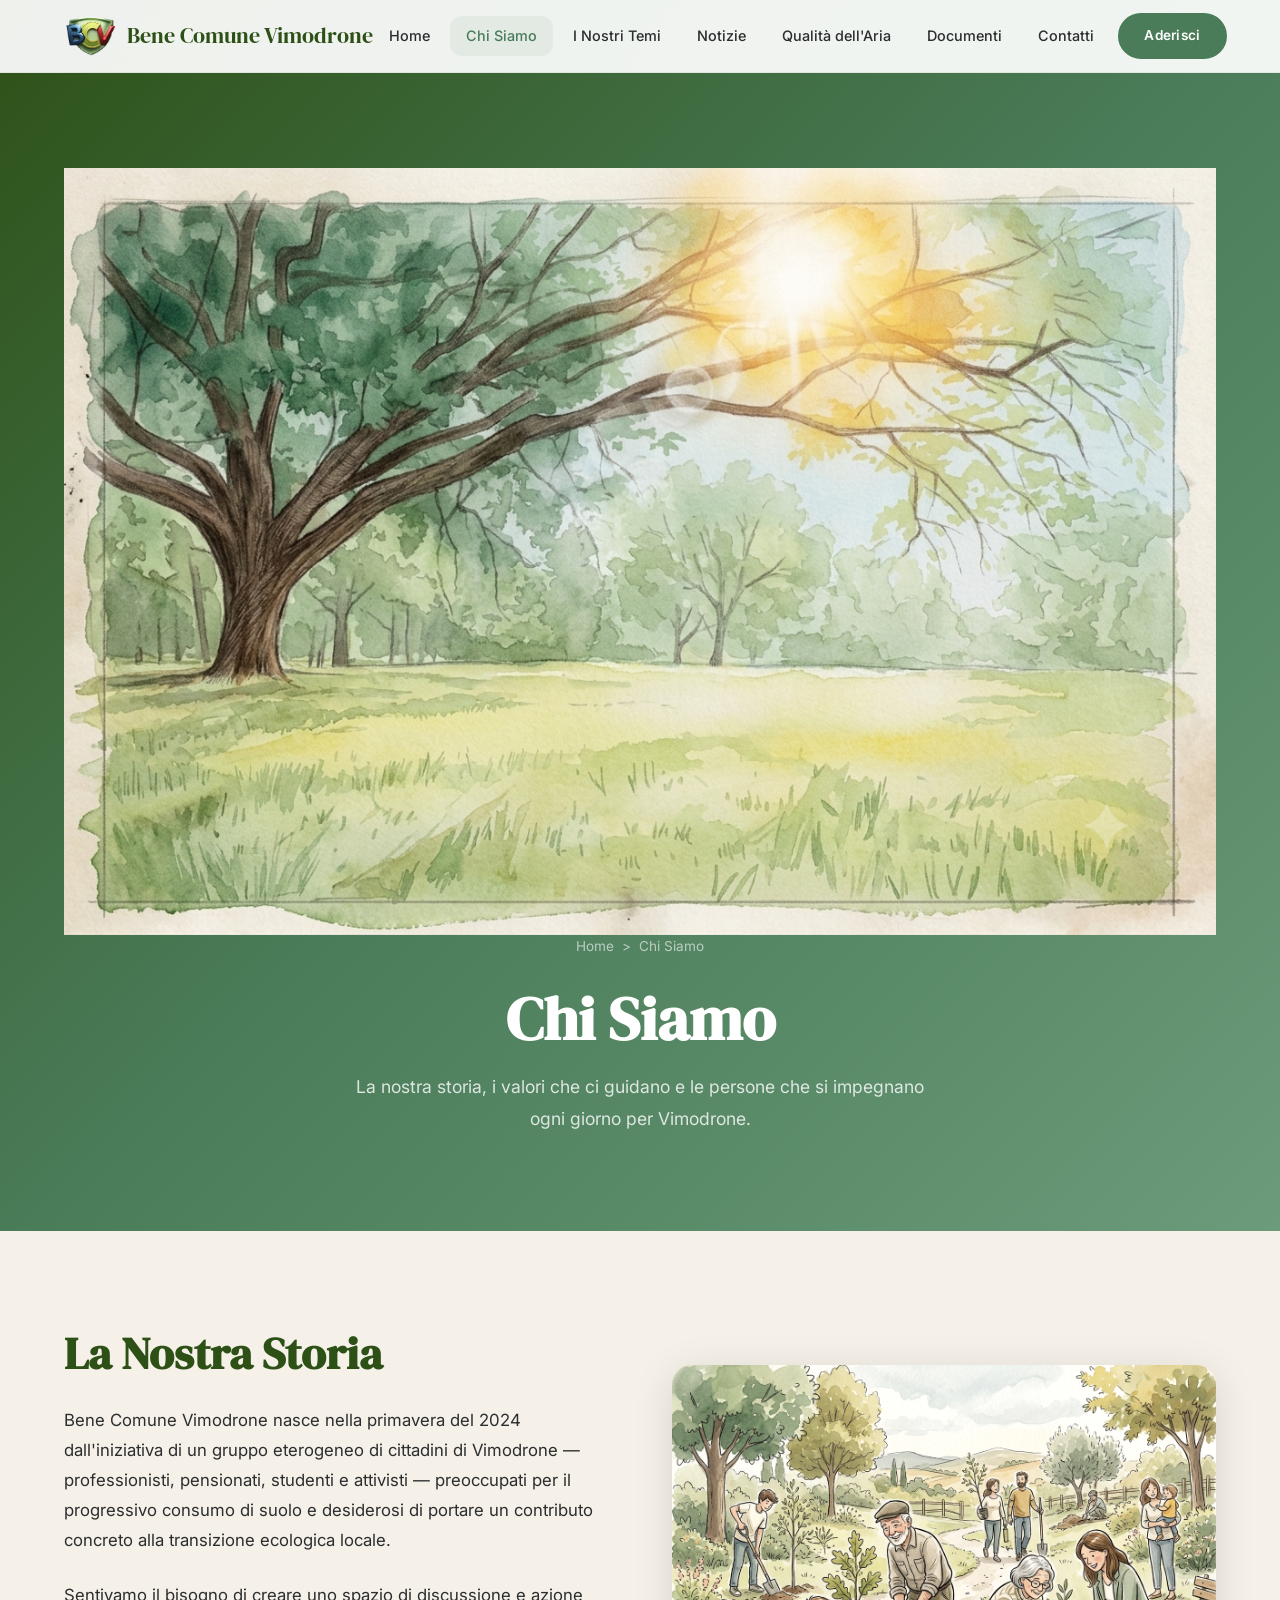
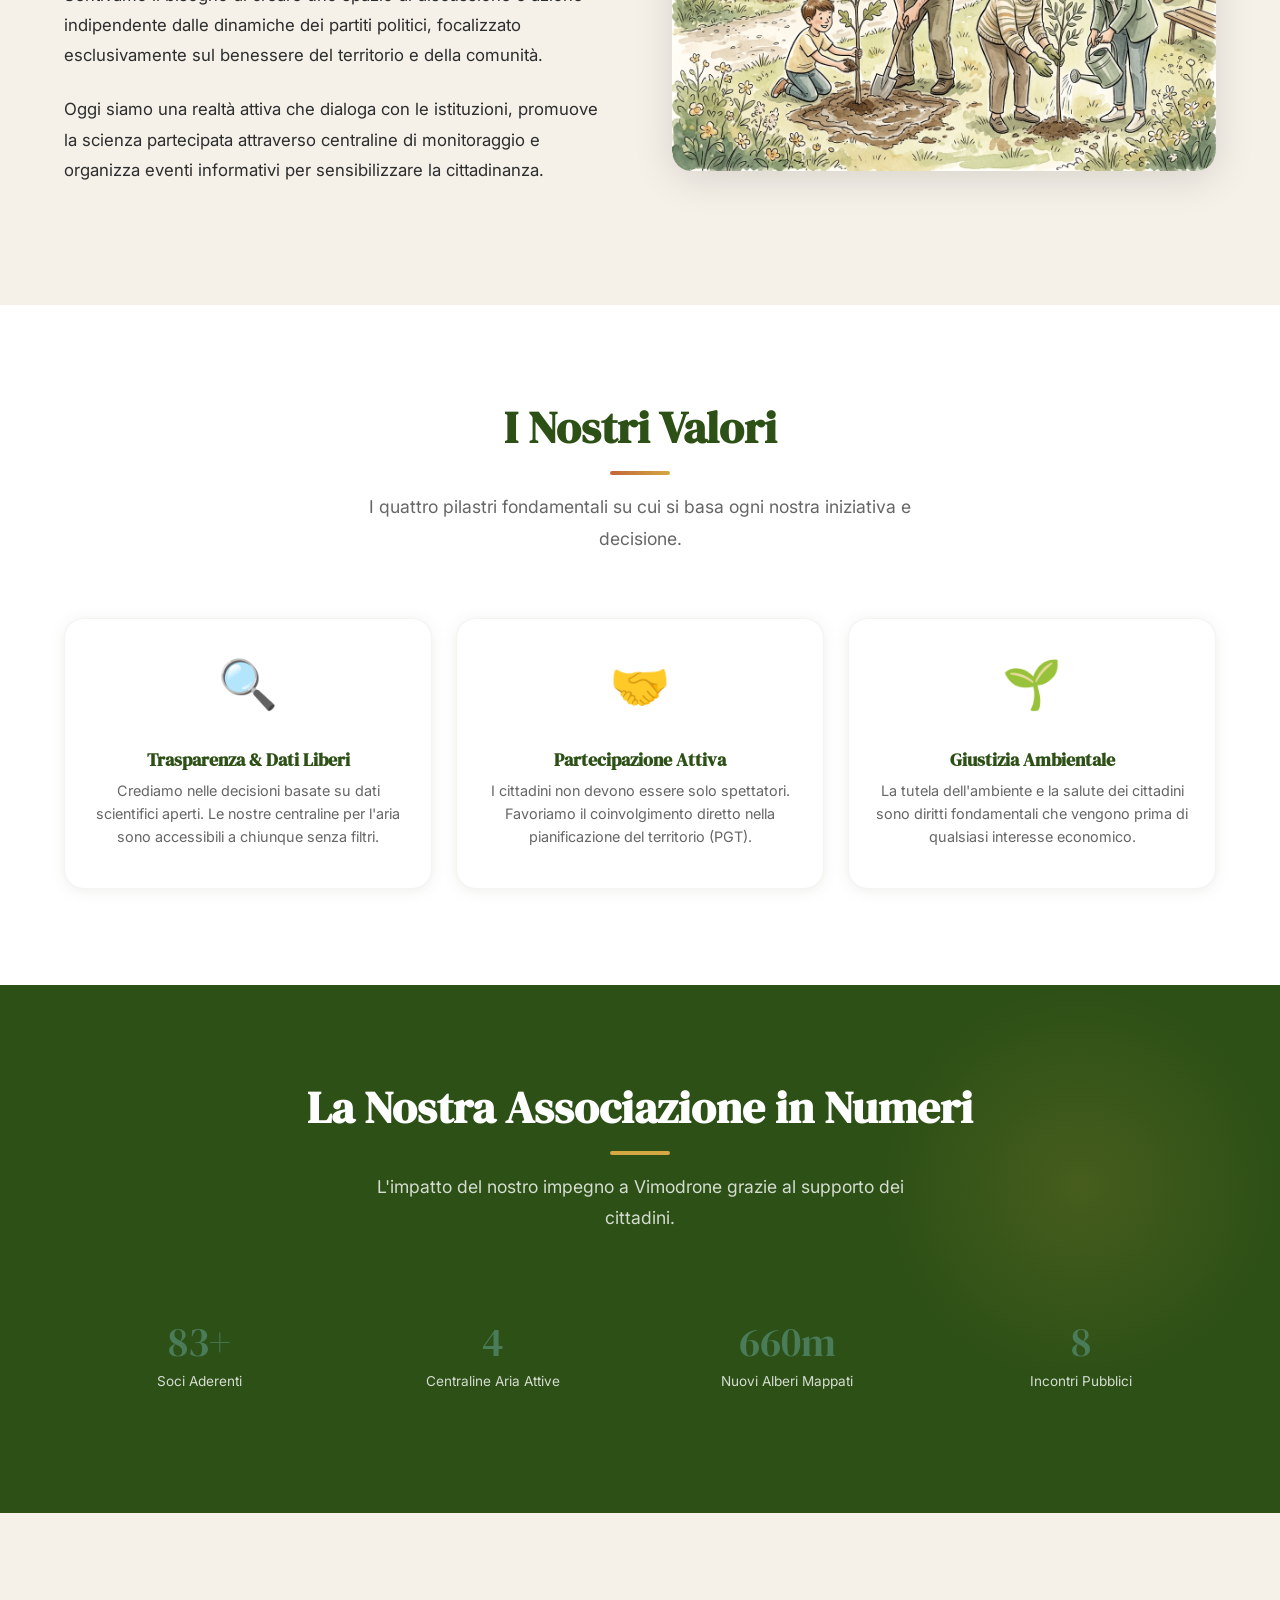
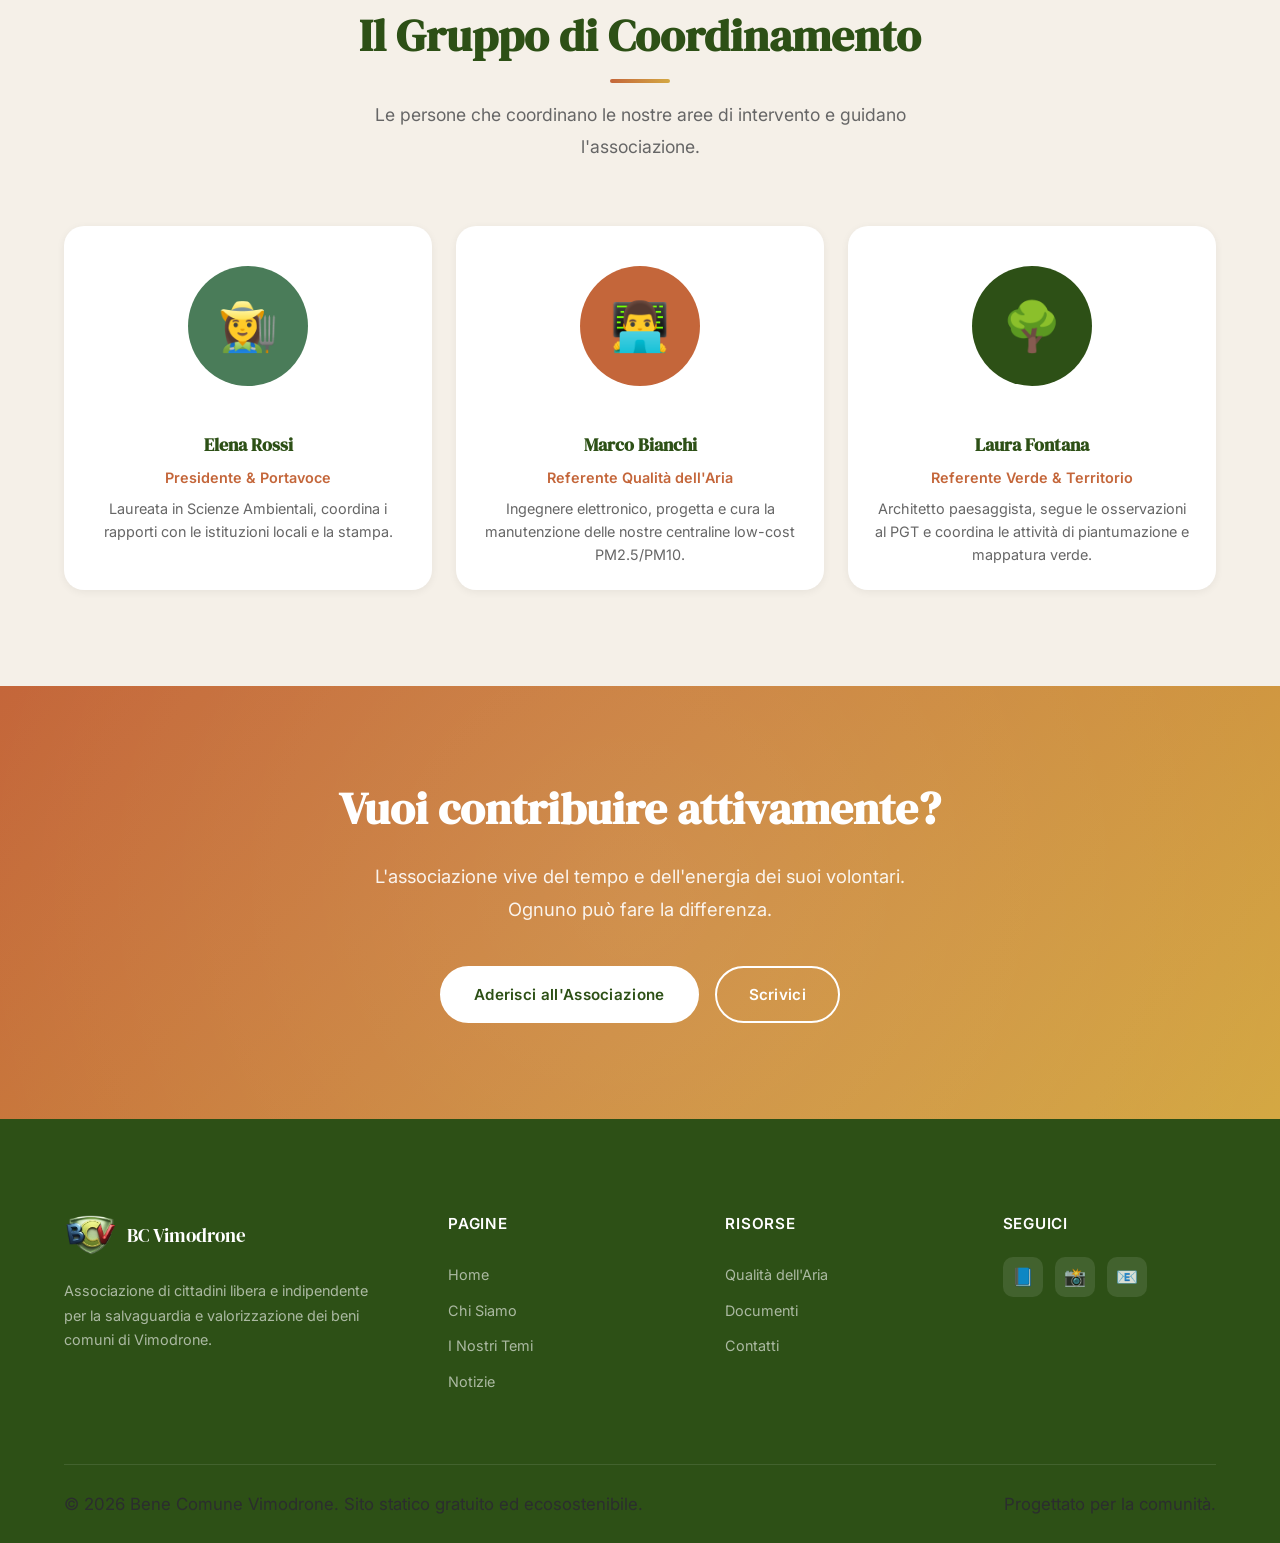
==== chi-siamo.html @ 655077d9 "Update chi-siamo.html" ====
<!DOCTYPE html>
<html lang="it">
<head>
    <meta charset="UTF-8">
    <meta name="viewport" content="width=device-width, initial-scale=1.0">
    <title>Chi Siamo — Bene Comune Vimodrone</title>
    <meta name="description" content="Scopri la storia, i valori e le persone dietro Bene Comune Vimodrone, l'associazione per la tutela del territorio e della comunità.">
    <!-- Favicon -->
    <link rel="icon" type="image/png" href="assets/images/favicon_04.png">
    <!-- Google Fonts -->
    <link rel="stylesheet" href="style.css">
</head>
<body>

    <!-- NAV BAR -->
    <nav class="navbar" id="navbar">
        <div class="container">
            <a href="index.html" class="nav-logo">
                <img src="assets/images/LOGO_BCV_3D.png" alt="Logo Bene Comune Vimodrone">
                <span>Bene Comune Vimodrone</span>
            </a>
            <div class="nav-links">
                <a href="index.html">Home</a>
                <a href="chi-siamo.html" class="active">Chi Siamo</a>
                <a href="temi.html">I Nostri Temi</a>
                <a href="notizie.html">Notizie</a>
                <a href="qualita-aria.html">Qualità dell'Aria</a>
                <a href="documenti.html">Documenti</a>
                <a href="contatti.html">Contatti</a>
            </div>
            <div class="nav-cta">
                <a href="contatti.html#aderisci" class="btn btn-primary">Aderisci</a>
            </div>
            <button class="hamburger" aria-label="Menu" onclick="document.querySelector('.hamburger').classList.toggle('active'); document.querySelector('.mobile-menu').classList.toggle('active');">
                <span></span>
                <span></span>
                <span></span>
            </button>
        </div>
    </nav>

    <!-- MOBILE MENU -->
    <div class="mobile-menu">
        <a href="index.html">Home</a>
        <a href="chi-siamo.html" class="active">Chi Siamo</a>
        <a href="temi.html">I Nostri Temi</a>
        <a href="notizie.html">Notizie</a>
        <a href="qualita-aria.html">Qualità dell'Aria</a>
        <a href="documenti.html">Documenti</a>
        <a href="contatti.html">Contatti</a>
        <a href="contatti.html#aderisci" class="btn btn-primary" style="margin-top: 1rem; text-align: center;">Aderisci</a>
    </div>

   <!-- PAGE HEADER -->
<header class="page-header">
    <div class="container">

        <img src="assets/images/ALbero_acquarello.png"
             alt="Chi Siamo"
             class="page-header-image">

        <div class="breadcrumb">
            <a href="index.html">Home</a>
            <span>&gt;</span>
            <span>Chi Siamo</span>
        </div>

        <h1>Chi Siamo</h1>

        <p>La nostra storia, i valori che ci guidano e le persone che si impegnano ogni giorno per Vimodrone.</p>

    </div>
</header>

    <!-- STORIA SECTION -->
    <section class="section about">
        <div class="container">
            <div class="about-grid">
                <div class="about-text reveal">
                    <h2>La Nostra Storia</h2>
                    <p>Bene Comune Vimodrone nasce nella primavera del 2024 dall'iniziativa di un gruppo eterogeneo di cittadini di Vimodrone — professionisti, pensionati, studenti e attivisti — preoccupati per il progressivo consumo di suolo e desiderosi di portare un contributo concreto alla transizione ecologica locale.</p>
                    <p>Sentivamo il bisogno di creare uno spazio di discussione e azione indipendente dalle dinamiche dei partiti politici, focalizzato esclusivamente sul benessere del territorio e della comunità.</p>
                    <p>Oggi siamo una realtà attiva che dialoga con le istituzioni, promuove la scienza partecipata attraverso centraline di monitoraggio e organizza eventi informativi per sensibilizzare la cittadinanza.</p>
                </div>
                <div class="about-image reveal reveal-delay-1">
                    <img src="assets/images/community.jpg" alt="Membri dell'associazione riuniti a Vimodrone">
                </div>
            </div>
        </div>
    </section>

    <!-- VALORI SECTION -->
    <section class="section themes" style="background-color: var(--bianco);">
        <div class="container">
            <div class="section-header reveal">
                <h2>I Nostri Valori</h2>
                <p>I quattro pilastri fondamentali su cui si basa ogni nostra iniziativa e decisione.</p>
            </div>
            <div class="themes-grid">
                <!-- Valore 1 -->
                <div class="theme-card reveal">
                    <div style="padding: var(--space-md); text-align: center; font-size: 3rem;">🔍</div>
                    <div class="theme-card-body" style="text-align: center; padding-top: 0;">
                        <h3>Trasparenza & Dati Liberi</h3>
                        <p>Crediamo nelle decisioni basate su dati scientifici aperti. Le nostre centraline per l'aria sono accessibili a chiunque senza filtri.</p>
                    </div>
                </div>
                <!-- Valore 2 -->
                <div class="theme-card reveal reveal-delay-1">
                    <div style="padding: var(--space-md); text-align: center; font-size: 3rem;">🤝</div>
                    <div class="theme-card-body" style="text-align: center; padding-top: 0;">
                        <h3>Partecipazione Attiva</h3>
                        <p>I cittadini non devono essere solo spettatori. Favoriamo il coinvolgimento diretto nella pianificazione del territorio (PGT).</p>
                    </div>
                </div>
                <!-- Valore 3 -->
                <div class="theme-card reveal reveal-delay-2">
                    <div style="padding: var(--space-md); text-align: center; font-size: 3rem;">🌱</div>
                    <div class="theme-card-body" style="text-align: center; padding-top: 0;">
                        <h3>Giustizia Ambientale</h3>
                        <p>La tutela dell'ambiente e la salute dei cittadini sono diritti fondamentali che vengono prima di qualsiasi interesse economico.</p>
                    </div>
                </div>
            </div>
        </div>
    </section>

    <!-- STATISTICHE (REUSING STAT-GRID FROM DESIGN SYSTEM) -->
    <section class="section air-quality">
        <div class="container">
            <div class="section-header reveal">
                <h2 style="color: var(--bianco);">La Nostra Associazione in Numeri</h2>
                <p style="color: rgba(255,255,255,0.8);">L'impatto del nostro impegno a Vimodrone grazie al supporto dei cittadini.</p>
            </div>
            <div class="stat-grid reveal">
                <div class="stat-item">
                    <div class="number" data-count="150" data-suffix="+">0</div>
                    <div class="label" style="color: rgba(255,255,255,0.8);">Soci Aderenti</div>
                </div>
                <div class="stat-item">
                    <div class="number" data-count="8" data-suffix="">0</div>
                    <div class="label" style="color: rgba(255,255,255,0.8);">Centraline Aria Attive</div>
                </div>
                <div class="stat-item">
                    <div class="number" data-count="1200" data-suffix="m">0</div>
                    <div class="label" style="color: rgba(255,255,255,0.8);">Nuovi Alberi Mappati</div>
                </div>
                <div class="stat-item">
                    <div class="number" data-count="15" data-suffix="">0</div>
                    <div class="label" style="color: rgba(255,255,255,0.8);">Incontri Pubblici</div>
                </div>
            </div>
        </div>
    </section>

    <!-- LA SQUADRA SECTION -->
    <section class="section news" style="background-color: var(--crema);">
        <div class="container">
            <div class="section-header reveal">
                <h2>Il Gruppo di Coordinamento</h2>
                <p>Le persone che coordinano le nostre aree di intervento e guidano l'associazione.</p>
            </div>
            <div class="news-grid">
                <!-- Coordinatore 1 -->
                <div class="news-card reveal">
                    <div style="padding: var(--space-lg) var(--space-md) var(--space-md); text-align: center;">
                        <div style="width: 120px; height: 120px; border-radius: 50%; background-color: var(--verde-salvia); margin: 0 auto; display: flex; align-items: center; justify-content: center; font-size: 3rem; color: white;">👩‍🌾</div>
                    </div>
                    <div class="news-card-body" style="text-align: center;">
                        <h3>Elena Rossi</h3>
                        <p style="color: var(--terracotta); font-weight: 600; margin-bottom: 0.5rem;">Presidente & Portavoce</p>
                        <p>Laureata in Scienze Ambientali, coordina i rapporti con le istituzioni locali e la stampa.</p>
                    </div>
                </div>
                <!-- Coordinatore 2 -->
                <div class="news-card reveal reveal-delay-1">
                    <div style="padding: var(--space-lg) var(--space-md) var(--space-md); text-align: center;">
                        <div style="width: 120px; height: 120px; border-radius: 50%; background-color: var(--terracotta); margin: 0 auto; display: flex; align-items: center; justify-content: center; font-size: 3rem; color: white;">👨‍💻</div>
                    </div>
                    <div class="news-card-body" style="text-align: center;">
                        <h3>Marco Bianchi</h3>
                        <p style="color: var(--terracotta); font-weight: 600; margin-bottom: 0.5rem;">Referente Qualità dell'Aria</p>
                        <p>Ingegnere elettronico, progetta e cura la manutenzione delle nostre centraline low-cost PM2.5/PM10.</p>
                    </div>
                </div>
                <!-- Coordinatore 3 -->
                <div class="news-card reveal reveal-delay-2">
                    <div style="padding: var(--space-lg) var(--space-md) var(--space-md); text-align: center;">
                        <div style="width: 120px; height: 120px; border-radius: 50%; background-color: var(--verde-muschio); margin: 0 auto; display: flex; align-items: center; justify-content: center; font-size: 3rem; color: white;">🌳</div>
                    </div>
                    <div class="news-card-body" style="text-align: center;">
                        <h3>Laura Fontana</h3>
                        <p style="color: var(--terracotta); font-weight: 600; margin-bottom: 0.5rem;">Referente Verde & Territorio</p>
                        <p>Architetto paesaggista, segue le osservazioni al PGT e coordina le attività di piantumazione e mappatura verde.</p>
                    </div>
                </div>
            </div>
        </div>
    </section>

    <!-- CALL TO ACTION -->
    <section class="section cta">
        <div class="container">
            <div class="reveal">
                <h2>Vuoi contribuire attivamente?</h2>
                <p>L'associazione vive del tempo e dell'energia dei suoi volontari. Ognuno può fare la differenza.</p>
                <div class="cta-buttons">
                    <a href="contatti.html#aderisci" class="btn btn-white">Aderisci all'Associazione</a>
                    <a href="contatti.html" class="btn btn-secondary">Scrivici</a>
                </div>
            </div>
        </div>
    </section>

    <!-- FOOTER -->
    <footer class="footer">
        <div class="container">
            <div class="footer-grid">
                <div class="footer-brand">
                    <a href="index.html" class="nav-logo">
                        <img src="assets/images/LOGO_BCV_3D.png" alt="Logo Bene Comune Vimodrone">
                        <span style="color: white;">BC Vimodrone</span>
                    </a>
                    <p>Associazione di cittadini libera e indipendente per la salvaguardia e valorizzazione dei beni comuni di Vimodrone.</p>
                </div>
                <div>
                    <h4>Pagine</h4>
                    <ul class="footer-links">
                        <li><a href="index.html">Home</a></li>
                        <li><a href="chi-siamo.html">Chi Siamo</a></li>
                        <li><a href="temi.html">I Nostri Temi</a></li>
                        <li><a href="notizie.html">Notizie</a></li>
                    </ul>
                </div>
                <div>
                    <h4>Risorse</h4>
                    <ul class="footer-links">
                        <li><a href="qualita-aria.html">Qualità dell'Aria</a></li>
                        <li><a href="documenti.html">Documenti</a></li>
                        <li><a href="contatti.html">Contatti</a></li>
                    </ul>
                </div>
                <div>
                    <h4>Seguici</h4>
                    <div class="footer-social">
                        <a href="#" aria-label="Facebook">📘</a>
                        <a href="#" aria-label="Instagram">📸</a>
                        <a href="mailto:info@benecomunevimodrone.it" aria-label="Email">📧</a>
                    </div>
                </div>
            </div>
            <div class="footer-bottom">
                <p>&copy; 2026 Bene Comune Vimodrone. Sito statico gratuito ed ecosostenibile.</p>
                <p>Progettato per la comunità.</p>
            </div>
        </div>
    </footer>

    <!-- Script JS -->
    <script src="script.js"></script>
</body>
</html>
---- style.css ----
/* ============================================
   BENE COMUNE VIMODRONE — Design System
   ============================================ */

/* === Google Fonts === */
@import url('https://fonts.googleapis.com/css2?family=DM+Serif+Display:ital@0;1&family=Inter:wght@300;400;500;600;700&display=swap');

/* === CSS Custom Properties === */
:root {
  /* Colors */
  --verde-salvia: #4A7C59;
  --verde-muschio: #2D5016;
  --verde-menta: #D4E7C5;
  --crema: #F5F0E8;
  --terracotta: #C4663A;
  --ambra: #D4A843;
  --antracite: #2B2D2E;
  --bianco: #FFFFFF;

  /* Derived */
  --verde-salvia-light: #5A9A6E;
  --verde-salvia-dark: #3A6247;
  --terracotta-light: #D4784F;
  --terracotta-dark: #A3502D;

  /* Gradients */
  --gradient-hero: linear-gradient(135deg, #2D5016 0%, #4A7C59 50%, #6B9B7A 100%);
  --gradient-accent: linear-gradient(90deg, #C4663A 0%, #D4A843 100%);
  --gradient-cta: linear-gradient(135deg, #C4663A 0%, #D4A843 100%);

  /* Typography */
  --font-display: 'DM Serif Display', Georgia, serif;
  --font-body: 'Inter', -apple-system, BlinkMacSystemFont, 'Segoe UI', sans-serif;

  /* Spacing */
  --space-xs: 0.5rem;
  --space-sm: 1rem;
  --space-md: 1.5rem;
  --space-lg: 2.5rem;
  --space-xl: 4rem;
  --space-2xl: 6rem;
  --space-3xl: 8rem;

  /* Layout */
  --max-width: 1200px;
  --border-radius: 12px;
  --border-radius-lg: 20px;
  --border-radius-pill: 50px;

  /* Shadows */
  --shadow-sm: 0 2px 8px rgba(0,0,0,0.06);
  --shadow-md: 0 4px 20px rgba(0,0,0,0.08);
  --shadow-lg: 0 8px 40px rgba(0,0,0,0.12);
  --shadow-card: 0 2px 16px rgba(45,80,22,0.08);

  /* Transitions */
  --transition-fast: 0.2s ease;
  --transition-base: 0.3s ease;
  --transition-slow: 0.5s ease;
}

/* === Reset & Base === */
*, *::before, *::after {
  margin: 0;
  padding: 0;
  box-sizing: border-box;
}

html {
  scroll-behavior: smooth;
  font-size: 16px;
}

body {
  font-family: var(--font-body);
  color: var(--antracite);
  background-color: var(--bianco);
  line-height: 1.7;
  overflow-x: hidden;
  -webkit-font-smoothing: antialiased;
  -moz-osx-font-smoothing: grayscale;
}

img {
  max-width: 100%;
  height: auto;
  display: block;
}

a {
  color: inherit;
  text-decoration: none;
  transition: color var(--transition-fast);
}

ul, ol {
  list-style: none;
}

/* === Typography === */
h1, h2, h3, h4 {
  font-family: var(--font-display);
  line-height: 1.2;
  color: var(--verde-muschio);
}

h1 { font-size: clamp(2.2rem, 5vw, 3.8rem); }
h2 { font-size: clamp(1.8rem, 4vw, 2.8rem); }
h3 { font-size: clamp(1.3rem, 3vw, 1.8rem); }
h4 { font-size: clamp(1.1rem, 2.5vw, 1.4rem); }

p {
  font-size: 1.05rem;
  line-height: 1.8;
  color: var(--antracite);
}

.text-center { text-align: center; }
.text-white { color: var(--bianco); }
.text-crema { color: var(--crema); }

/* === Layout Utilities === */
.container {
  max-width: var(--max-width);
  margin: 0 auto;
  padding: 0 var(--space-md);
}

.section {
  padding: var(--space-2xl) 0;
}

.section-header {
  text-align: center;
  margin-bottom: var(--space-xl);
}

.section-header h2 {
  margin-bottom: var(--space-sm);
  position: relative;
  display: inline-block;
}

.section-header h2::after {
  content: '';
  display: block;
  width: 60px;
  height: 4px;
  background: var(--gradient-accent);
  margin: var(--space-sm) auto 0;
  border-radius: 2px;
}

.section-header p {
  color: #666;
  font-size: 1.1rem;
  max-width: 600px;
  margin: 0 auto;
}

/* === Buttons === */
.btn {
  display: inline-flex;
  align-items: center;
  gap: 0.5rem;
  padding: 0.85rem 2rem;
  border-radius: var(--border-radius-pill);
  font-family: var(--font-body);
  font-weight: 600;
  font-size: 0.95rem;
  cursor: pointer;
  transition: all var(--transition-base);
  border: 2px solid transparent;
  text-decoration: none;
  letter-spacing: 0.02em;
}

.btn-primary {
  background: var(--verde-salvia);
  color: var(--bianco);
  border-color: var(--verde-salvia);
}

.btn-primary:hover {
  background: var(--verde-salvia-dark);
  border-color: var(--verde-salvia-dark);
  transform: translateY(-2px);
  box-shadow: 0 6px 20px rgba(74,124,89,0.35);
}

.btn-secondary {
  background: transparent;
  color: var(--bianco);
  border-color: var(--bianco);
}

.btn-secondary:hover {
  background: var(--bianco);
  color: var(--verde-muschio);
  transform: translateY(-2px);
}

.btn-outline {
  background: transparent;
  color: var(--terracotta);
  border-color: var(--terracotta);
}

.btn-outline:hover {
  background: var(--terracotta);
  color: var(--bianco);
  transform: translateY(-2px);
  box-shadow: 0 6px 20px rgba(196,102,58,0.3);
}

.btn-accent {
  background: var(--gradient-cta);
  color: var(--bianco);
  border: none;
}

.btn-accent:hover {
  transform: translateY(-2px);
  box-shadow: 0 6px 20px rgba(196,102,58,0.4);
  filter: brightness(1.1);
}

.btn-white {
  background: var(--bianco);
  color: var(--verde-muschio);
  border-color: var(--bianco);
}

.btn-white:hover {
  background: var(--crema);
  transform: translateY(-2px);
  box-shadow: 0 6px 20px rgba(0,0,0,0.15);
}

/* === Navigation === */
.navbar {
  position: fixed;
  top: 0;
  left: 0;
  right: 0;
  z-index: 1000;
  background: rgba(255,255,255,0.92);
  backdrop-filter: blur(20px);
  -webkit-backdrop-filter: blur(20px);
  border-bottom: 1px solid rgba(45,80,22,0.08);
  transition: all var(--transition-base);
}

.navbar.scrolled {
  box-shadow: var(--shadow-md);
}

.navbar .container {
  display: flex;
  align-items: center;
  justify-content: space-between;
  height: 72px;
}

.nav-logo {
  display: flex;
  align-items: center;
  gap: 0.75rem;
  font-family: var(--font-display);
  font-size: 1.35rem;
  color: var(--verde-muschio);
  text-decoration: none;
  flex-shrink: 0;
}

.nav-logo img {
  height: 40px;
  width: auto;
  object-fit: contain;
}

.nav-logo .logo-icon {
  width: 40px;
  height: 40px;
  background: var(--gradient-hero);
  border-radius: 10px;
  display: flex;
  align-items: center;
  justify-content: center;
  font-size: 1.3rem;
  color: white;
}

.nav-links {
  display: flex;
  align-items: center;
  gap: 0.25rem;
}

.nav-links a {
  padding: 0.5rem 1rem;
  border-radius: var(--border-radius);
  font-size: 0.9rem;
  font-weight: 500;
  color: var(--antracite);
  transition: all var(--transition-fast);
  white-space: nowrap;
}

.nav-links a:hover,
.nav-links a.active {
  color: var(--verde-salvia);
  background: rgba(74,124,89,0.08);
}

.nav-cta {
  margin-left: 0.5rem;
}

.nav-cta .btn {
  padding: 0.6rem 1.5rem;
  font-size: 0.85rem;
}

/* Hamburger */
.hamburger {
  display: none;
  flex-direction: column;
  gap: 5px;
  cursor: pointer;
  padding: 0.5rem;
  z-index: 1001;
  background: none;
  border: none;
}

.hamburger span {
  display: block;
  width: 24px;
  height: 2.5px;
  background: var(--antracite);
  border-radius: 2px;
  transition: all var(--transition-base);
}

.hamburger.active span:nth-child(1) {
  transform: rotate(45deg) translate(5px, 5px);
}

.hamburger.active span:nth-child(2) {
  opacity: 0;
}

.hamburger.active span:nth-child(3) {
  transform: rotate(-45deg) translate(5px, -5px);
}

/* Mobile menu */
.mobile-menu {
  display: none;
  position: fixed;
  top: 72px;
  left: 0;
  right: 0;
  bottom: 0;
  background: var(--bianco);
  padding: var(--space-lg);
  flex-direction: column;
  gap: 0.5rem;
  z-index: 999;
  opacity: 0;
  transform: translateY(-10px);
  transition: all var(--transition-base);
}

.mobile-menu.active {
  display: flex;
  opacity: 1;
  transform: translateY(0);
}

.mobile-menu a {
  padding: 1rem;
  font-size: 1.1rem;
  font-weight: 500;
  border-radius: var(--border-radius);
  transition: all var(--transition-fast);
}

.mobile-menu a:hover {
  background: var(--verde-menta);
  color: var(--verde-muschio);
}

/* === Hero Section === */
.hero {
  min-height: 100vh;
  display: flex;
  align-items: center;
  position: relative;
  overflow: hidden;
  background: var(--gradient-hero);
}

.hero::before {
  content: '';
  position: absolute;
  top: 0;
  left: 0;
  right: 0;
  bottom: 0;
  background: url('assets/images/Piazza_Vimo.png') center/cover no-repeat;
  opacity: 0.45;
}

.hero::after {
  content: '';
  position: absolute;
  bottom: -2px;
  left: 0;
  right: 0;
  height: 120px;
  background: linear-gradient(to bottom, transparent, var(--crema));
}

.hero-content {
  position: relative;
  z-index: 2;
  max-width: 700px;
  color: var(--bianco);
  padding-top: 72px;
}

.hero-badge {
  display: inline-flex;
  align-items: center;
  gap: 0.5rem;
  background: rgba(255,255,255,0.15);
  backdrop-filter: blur(10px);
  padding: 0.5rem 1.25rem;
  border-radius: var(--border-radius-pill);
  font-size: 0.85rem;
  font-weight: 500;
  margin-bottom: var(--space-md);
  border: 1px solid rgba(255,255,255,0.2);
}

.hero h1 {
  color: var(--bianco);
  margin-bottom: var(--space-md);
  font-size: clamp(2.5rem, 6vw, 4.2rem);
  letter-spacing: -0.02em;
}

.hero h1 .highlight {
  color: var(--ambra);
}

.hero p {
  color: rgba(255,255,255,0.9);
  font-size: 1.2rem;
  line-height: 1.8;
  margin-bottom: var(--space-lg);
}

.hero-buttons {
  display: flex;
  gap: var(--space-sm);
  flex-wrap: wrap;
}

.hero-illustration {
  position: absolute;
  right: -5%;
  bottom: 10%;
  width: 45%;
  z-index: 1;
  opacity: 0.6;
  border-radius: var(--border-radius-lg);
  filter: saturate(0.6) brightness(1.2);
  mix-blend-mode: soft-light;
}

/* === Scroll indicator === */
.scroll-indicator {
  position: absolute;
  bottom: 140px;
  left: 50%;
  transform: translateX(-50%);
  z-index: 3;
  display: flex;
  flex-direction: column;
  align-items: center;
  gap: 0.5rem;
  color: rgba(255,255,255,0.6);
  font-size: 0.75rem;
  letter-spacing: 0.1em;
  text-transform: uppercase;
  animation: float 3s ease-in-out infinite;
}

.scroll-indicator .arrow {
  width: 24px;
  height: 24px;
  border-right: 2px solid rgba(255,255,255,0.5);
  border-bottom: 2px solid rgba(255,255,255,0.5);
  transform: rotate(45deg);
}

@keyframes float {
  0%, 100% { transform: translateX(-50%) translateY(0); }
  50% { transform: translateX(-50%) translateY(10px); }
}

/* === About Section === */
.about {
  background: var(--crema);
}

.about-grid {
  display: grid;
  grid-template-columns: 1fr 1fr;
  gap: var(--space-xl);
  align-items: center;
}

.about-image {
  border-radius: var(--border-radius-lg);
  overflow: hidden;
  box-shadow: var(--shadow-lg);
}

.about-image img {
  width: 100%;
  object-fit: cover;
  filter: saturate(0.8) contrast(1.05);
}

.about-text h2 {
  margin-bottom: var(--space-md);
}

.about-text p {
  margin-bottom: var(--space-md);
}

.about-features {
  display: grid;
  grid-template-columns: 1fr 1fr;
  gap: var(--space-md);
  margin-top: var(--space-lg);
}

.about-feature {
  display: flex;
  align-items: flex-start;
  gap: 0.75rem;
}

.about-feature .feature-icon {
  width: 48px;
  height: 48px;
  min-width: 48px;
  background: var(--verde-menta);
  border-radius: 12px;
  display: flex;
  align-items: center;
  justify-content: center;
  font-size: 1.4rem;
}

.about-feature h4 {
  font-family: var(--font-body);
  font-weight: 600;
  font-size: 0.95rem;
  margin-bottom: 0.25rem;
}

.about-feature p {
  font-size: 0.85rem;
  color: #666;
  line-height: 1.5;
}

/* === Themes Section === */
.themes {
  background: var(--bianco);
}

.themes-grid {
  display: grid;
  grid-template-columns: repeat(3, 1fr);
  gap: var(--space-md);
}

.theme-card {
  background: var(--bianco);
  border-radius: var(--border-radius-lg);
  overflow: hidden;
  box-shadow: var(--shadow-card);
  transition: all var(--transition-base);
  border: 1px solid rgba(45,80,22,0.06);
  cursor: pointer;
  text-decoration: none;
  display: block;
}

.theme-card:hover {
  transform: translateY(-6px);
  box-shadow: var(--shadow-lg);
  border-color: var(--verde-salvia);
}

.theme-card-image {
  height: 180px;
  overflow: hidden;
  position: relative;
}

.theme-card-image img {
  width: 100%;
  height: 100%;
  object-fit: cover;
  transition: transform var(--transition-slow);
  filter: saturate(0.7) contrast(1.1);
}

.theme-card:hover .theme-card-image img {
  transform: scale(1.05);
}

.theme-card-image .theme-emoji {
  position: absolute;
  top: var(--space-sm);
  left: var(--space-sm);
  width: 48px;
  height: 48px;
  background: rgba(255,255,255,0.9);
  backdrop-filter: blur(10px);
  border-radius: 12px;
  display: flex;
  align-items: center;
  justify-content: center;
  font-size: 1.5rem;
}

.theme-card-body {
  padding: var(--space-md);
}

.theme-card-body h3 {
  font-size: 1.15rem;
  margin-bottom: 0.5rem;
}

.theme-card-body p {
  font-size: 0.9rem;
  color: #666;
  line-height: 1.6;
  margin-bottom: var(--space-sm);
}

.theme-card-link {
  display: inline-flex;
  align-items: center;
  gap: 0.35rem;
  color: var(--verde-salvia);
  font-weight: 600;
  font-size: 0.9rem;
  transition: gap var(--transition-fast);
}

.theme-card:hover .theme-card-link {
  gap: 0.6rem;
}

/* === Air Quality Section === */
.air-quality {
  background: var(--verde-muschio);
  color: var(--bianco);
  position: relative;
  overflow: hidden;
}

.air-quality::before {
  content: '';
  position: absolute;
  top: 0;
  right: 0;
  width: 400px;
  height: 400px;
  background: radial-gradient(circle, rgba(212,168,67,0.15) 0%, transparent 70%);
  border-radius: 50%;
}

.air-quality .section-header h2 {
  color: var(--bianco);
}

.air-quality .section-header h2::after {
  background: var(--ambra);
}

.air-quality .section-header p {
  color: rgba(255,255,255,0.7);
}

.air-data-grid {
  display: grid;
  grid-template-columns: 1fr 1fr;
  gap: var(--space-lg);
  margin-bottom: var(--space-lg);
}

.air-card {
  background: rgba(255,255,255,0.08);
  backdrop-filter: blur(10px);
  border: 1px solid rgba(255,255,255,0.12);
  border-radius: var(--border-radius-lg);
  padding: var(--space-lg);
  text-align: center;
}

.air-card .label {
  font-size: 0.85rem;
  text-transform: uppercase;
  letter-spacing: 0.1em;
  color: rgba(255,255,255,0.6);
  margin-bottom: var(--space-xs);
}

.air-card .value {
  font-family: var(--font-display);
  font-size: 3rem;
  color: var(--ambra);
  margin-bottom: var(--space-xs);
}

.air-card .unit {
  font-size: 0.85rem;
  color: rgba(255,255,255,0.5);
}

.air-bar {
  margin-top: var(--space-md);
}

.air-bar-track {
  height: 8px;
  background: rgba(255,255,255,0.1);
  border-radius: 4px;
  overflow: hidden;
  margin-top: var(--space-xs);
}

.air-bar-fill {
  height: 100%;
  border-radius: 4px;
  transition: width 1.5s ease-out;
}

.air-bar-fill.good { background: linear-gradient(90deg, #4CAF50, #8BC34A); }
.air-bar-fill.moderate { background: linear-gradient(90deg, #FFC107, #FF9800); }
.air-bar-fill.bad { background: linear-gradient(90deg, #FF5722, #F44336); }

.air-bar-legend {
  display: flex;
  justify-content: space-between;
  font-size: 0.75rem;
  color: rgba(255,255,255,0.4);
  margin-top: 0.25rem;
}

.air-quality-footer {
  text-align: center;
}

.air-quality-footer p {
  color: rgba(255,255,255,0.7);
  font-style: italic;
  margin-bottom: var(--space-md);
}

/* === News Section === */
.news {
  background: var(--verde-menta);
}

.news-grid {
  display: grid;
  grid-template-columns: repeat(3, 1fr);
  gap: var(--space-md);
}

.news-card {
  background: var(--bianco);
  border-radius: var(--border-radius-lg);
  overflow: hidden;
  box-shadow: var(--shadow-sm);
  transition: all var(--transition-base);
  text-decoration: none;
  display: block;
}

.news-card:hover {
  transform: translateY(-4px);
  box-shadow: var(--shadow-md);
}

.news-card-image {
  height: 200px;
  overflow: hidden;
}

.news-card-image img {
  width: 100%;
  height: 100%;
  object-fit: cover;
  transition: transform var(--transition-slow);
  filter: saturate(0.7) contrast(1.05);
}

.news-card:hover .news-card-image img {
  transform: scale(1.05);
}

.news-card-body {
  padding: var(--space-md);
}

.news-tag {
  display: inline-block;
  padding: 0.25rem 0.75rem;
  border-radius: var(--border-radius-pill);
  font-size: 0.75rem;
  font-weight: 600;
  text-transform: uppercase;
  letter-spacing: 0.05em;
  margin-bottom: 0.75rem;
}

.news-tag.verde { background: var(--verde-menta); color: var(--verde-muschio); }
.news-tag.mobilita { background: #E3F2FD; color: #1565C0; }
.news-tag.urbanistica { background: #FFF3E0; color: #E65100; }
.news-tag.partecipazione { background: #F3E5F5; color: #7B1FA2; }

.news-card-body .date {
  font-size: 0.8rem;
  color: #999;
  margin-bottom: 0.5rem;
}

.news-card-body h3 {
  font-size: 1.1rem;
  margin-bottom: 0.5rem;
  line-height: 1.35;
}

.news-card-body p {
  font-size: 0.9rem;
  color: #666;
  line-height: 1.6;
}

.news-footer {
  text-align: center;
  margin-top: var(--space-xl);
}

/* === Events Section === */
.events {
  background: var(--bianco);
}

.events-timeline {
  max-width: 700px;
  margin: 0 auto;
}

.event-item {
  display: flex;
  gap: var(--space-md);
  padding: var(--space-md) 0;
  border-bottom: 1px solid rgba(45,80,22,0.08);
  transition: all var(--transition-fast);
}

.event-item:hover {
  padding-left: var(--space-sm);
}

.event-item:last-child {
  border-bottom: none;
}

.event-date {
  min-width: 70px;
  text-align: center;
  flex-shrink: 0;
}

.event-date .day {
  font-family: var(--font-display);
  font-size: 2rem;
  color: var(--terracotta);
  line-height: 1;
}

.event-date .month {
  font-size: 0.8rem;
  font-weight: 600;
  text-transform: uppercase;
  letter-spacing: 0.05em;
  color: var(--terracotta);
}

.event-details h4 {
  font-family: var(--font-body);
  font-weight: 600;
  font-size: 1.05rem;
  margin-bottom: 0.25rem;
  color: var(--antracite);
}

.event-details p {
  font-size: 0.9rem;
  color: #666;
}

.event-details .event-location {
  display: inline-flex;
  align-items: center;
  gap: 0.35rem;
  font-size: 0.8rem;
  color: var(--verde-salvia);
  margin-top: 0.35rem;
}

/* === CTA Section === */
.cta {
  background: var(--gradient-cta);
  color: var(--bianco);
  text-align: center;
  position: relative;
  overflow: hidden;
}

.cta::before {
  content: '';
  position: absolute;
  top: -50%;
  left: -50%;
  width: 200%;
  height: 200%;
  background: radial-gradient(circle, rgba(255,255,255,0.08) 0%, transparent 50%);
  animation: pulse-bg 8s ease-in-out infinite;
}

@keyframes pulse-bg {
  0%, 100% { transform: scale(1); }
  50% { transform: scale(1.05); }
}

.cta h2 {
  color: var(--bianco);
  font-size: clamp(1.8rem, 4vw, 2.8rem);
  margin-bottom: var(--space-md);
  position: relative;
}

.cta h2::after {
  display: none;
}

.cta p {
  color: rgba(255,255,255,0.9);
  font-size: 1.15rem;
  max-width: 600px;
  margin: 0 auto var(--space-lg);
  position: relative;
}

.cta-buttons {
  display: flex;
  gap: var(--space-sm);
  justify-content: center;
  flex-wrap: wrap;
  position: relative;
}

/* === Footer === */
.footer {
  background: var(--verde-muschio);
  color: rgba(255,255,255,0.8);
  padding: var(--space-2xl) 0 var(--space-md);
}

.footer-grid {
  display: grid;
  grid-template-columns: 1.5fr 1fr 1fr 1fr;
  gap: var(--space-xl);
  margin-bottom: var(--space-xl);
}

.footer-brand .nav-logo {
  color: var(--bianco);
  font-size: 1.2rem;
  margin-bottom: var(--space-md);
}

.footer-brand p {
  color: rgba(255,255,255,0.6);
  font-size: 0.9rem;
  line-height: 1.7;
}

.footer h4 {
  color: var(--bianco);
  font-family: var(--font-body);
  font-weight: 600;
  font-size: 0.95rem;
  margin-bottom: var(--space-md);
  text-transform: uppercase;
  letter-spacing: 0.05em;
}

.footer-links a {
  display: block;
  padding: 0.35rem 0;
  color: rgba(255,255,255,0.6);
  font-size: 0.9rem;
  transition: all var(--transition-fast);
}

.footer-links a:hover {
  color: var(--ambra);
  padding-left: 0.5rem;
}

.footer-social {
  display: flex;
  gap: 0.75rem;
  margin-top: var(--space-sm);
}

.footer-social a {
  width: 40px;
  height: 40px;
  background: rgba(255,255,255,0.1);
  border-radius: 10px;
  display: flex;
  align-items: center;
  justify-content: center;
  font-size: 1.1rem;
  transition: all var(--transition-fast);
}

.footer-social a:hover {
  background: var(--ambra);
  color: var(--verde-muschio);
  transform: translateY(-2px);
}

.footer-bottom {
  border-top: 1px solid rgba(255,255,255,0.1);
  padding-top: var(--space-md);
  display: flex;
  justify-content: space-between;
  align-items: center;
  font-size: 0.8rem;
  color: rgba(255,255,255,0.4);
}

/* === Scroll Reveal Animations === */
.reveal {
  opacity: 0;
  transform: translateY(30px);
  transition: all 0.8s cubic-bezier(0.16, 1, 0.3, 1);
}

.reveal.visible {
  opacity: 1;
  transform: translateY(0);
}

.reveal-delay-1 { transition-delay: 0.1s; }
.reveal-delay-2 { transition-delay: 0.2s; }
.reveal-delay-3 { transition-delay: 0.3s; }
.reveal-delay-4 { transition-delay: 0.4s; }
.reveal-delay-5 { transition-delay: 0.5s; }

/* === Page Header (internal pages) === */
.page-header {
  background: var(--gradient-hero);
  padding: calc(72px + var(--space-2xl)) 0 var(--space-2xl);
  color: var(--bianco);
  text-align: center;
  position: relative;
}

.page-header h1 {
  color: var(--bianco);
  margin-bottom: var(--space-sm);
}

.page-header p {
  color: rgba(255,255,255,0.8);
  font-size: 1.1rem;
  max-width: 600px;
  margin: 0 auto;
}

/* Breadcrumb */
.breadcrumb {
  display: flex;
  align-items: center;
  gap: 0.5rem;
  justify-content: center;
  margin-bottom: var(--space-md);
  font-size: 0.85rem;
  color: rgba(255,255,255,0.6);
}

.breadcrumb a {
  color: rgba(255,255,255,0.6);
  transition: color var(--transition-fast);
}

.breadcrumb a:hover {
  color: var(--bianco);
}

/* === Content styles for internal pages === */
.page-content {
  padding: var(--space-2xl) 0;
}

.page-content h2 {
  margin-bottom: var(--space-md);
}

.page-content p {
  margin-bottom: var(--space-md);
}

.content-card {
  background: var(--bianco);
  border-radius: var(--border-radius-lg);
  padding: var(--space-lg);
  box-shadow: var(--shadow-card);
  margin-bottom: var(--space-md);
  border: 1px solid rgba(45,80,22,0.06);
}

.stat-grid {
  display: grid;
  grid-template-columns: repeat(4, 1fr);
  gap: var(--space-md);
}

.stat-item {
  text-align: center;
  padding: var(--space-md);
}

.stat-item .number {
  font-family: var(--font-display);
  font-size: 2.5rem;
  color: var(--verde-salvia);
  line-height: 1;
  margin-bottom: 0.5rem;
}

.stat-item .label {
  font-size: 0.85rem;
  color: #666;
}

/* Contact form */
.contact-form {
  max-width: 600px;
  margin: 0 auto;
}

.form-group {
  margin-bottom: var(--space-md);
}

.form-group label {
  display: block;
  font-weight: 600;
  font-size: 0.9rem;
  margin-bottom: 0.5rem;
  color: var(--antracite);
}

.form-group input,
.form-group textarea,
.form-group select {
  width: 100%;
  padding: 0.85rem 1rem;
  border: 2px solid rgba(45,80,22,0.12);
  border-radius: var(--border-radius);
  font-family: var(--font-body);
  font-size: 0.95rem;
  transition: border-color var(--transition-fast);
  background: var(--bianco);
}

.form-group input:focus,
.form-group textarea:focus,
.form-group select:focus {
  outline: none;
  border-color: var(--verde-salvia);
  box-shadow: 0 0 0 3px rgba(74,124,89,0.12);
}

.form-group textarea {
  min-height: 140px;
  resize: vertical;
}

/* === Responsive === */
@media (max-width: 1024px) {
  .themes-grid {
    grid-template-columns: repeat(2, 1fr);
  }

  .footer-grid {
    grid-template-columns: 1fr 1fr;
    gap: var(--space-lg);
  }

  .air-data-grid {
    grid-template-columns: 1fr 1fr;
  }

  .stat-grid {
    grid-template-columns: repeat(2, 1fr);
  }
}

@media (max-width: 768px) {
  .nav-links, .nav-cta {
    display: none;
  }

  .hamburger {
    display: flex;
  }

  .hero {
    min-height: 85vh;
  }

  .hero-content {
    text-align: center;
  }

  .hero-buttons {
    justify-content: center;
  }

  .hero-illustration {
    display: none;
  }

  .about-grid {
    grid-template-columns: 1fr;
    gap: var(--space-lg);
  }

  .about-image {
    order: -1;
  }

  .about-features {
    grid-template-columns: 1fr;
  }

  .themes-grid {
    grid-template-columns: 1fr;
  }

  .news-grid {
    grid-template-columns: 1fr;
  }

  .air-data-grid {
    grid-template-columns: 1fr;
  }

  .footer-grid {
    grid-template-columns: 1fr;
    gap: var(--space-lg);
  }

  .footer-bottom {
    flex-direction: column;
    gap: 0.5rem;
    text-align: center;
  }

  .section {
    padding: var(--space-xl) 0;
  }

  .stat-grid {
    grid-template-columns: 1fr 1fr;
  }

  .scroll-indicator {
    bottom: 160px;
  }
}

@media (max-width: 480px) {
  .hero h1 {
    font-size: 2rem;
  }

  .hero-buttons .btn {
    width: 100%;
    justify-content: center;
  }

  .cta-buttons .btn {
    width: 100%;
    justify-content: center;
  }

  .event-item {
    flex-direction: column;
    gap: var(--space-sm);
  }

  .event-date {
    text-align: left;
    display: flex;
    align-items: baseline;
    gap: 0.5rem;
  }
}
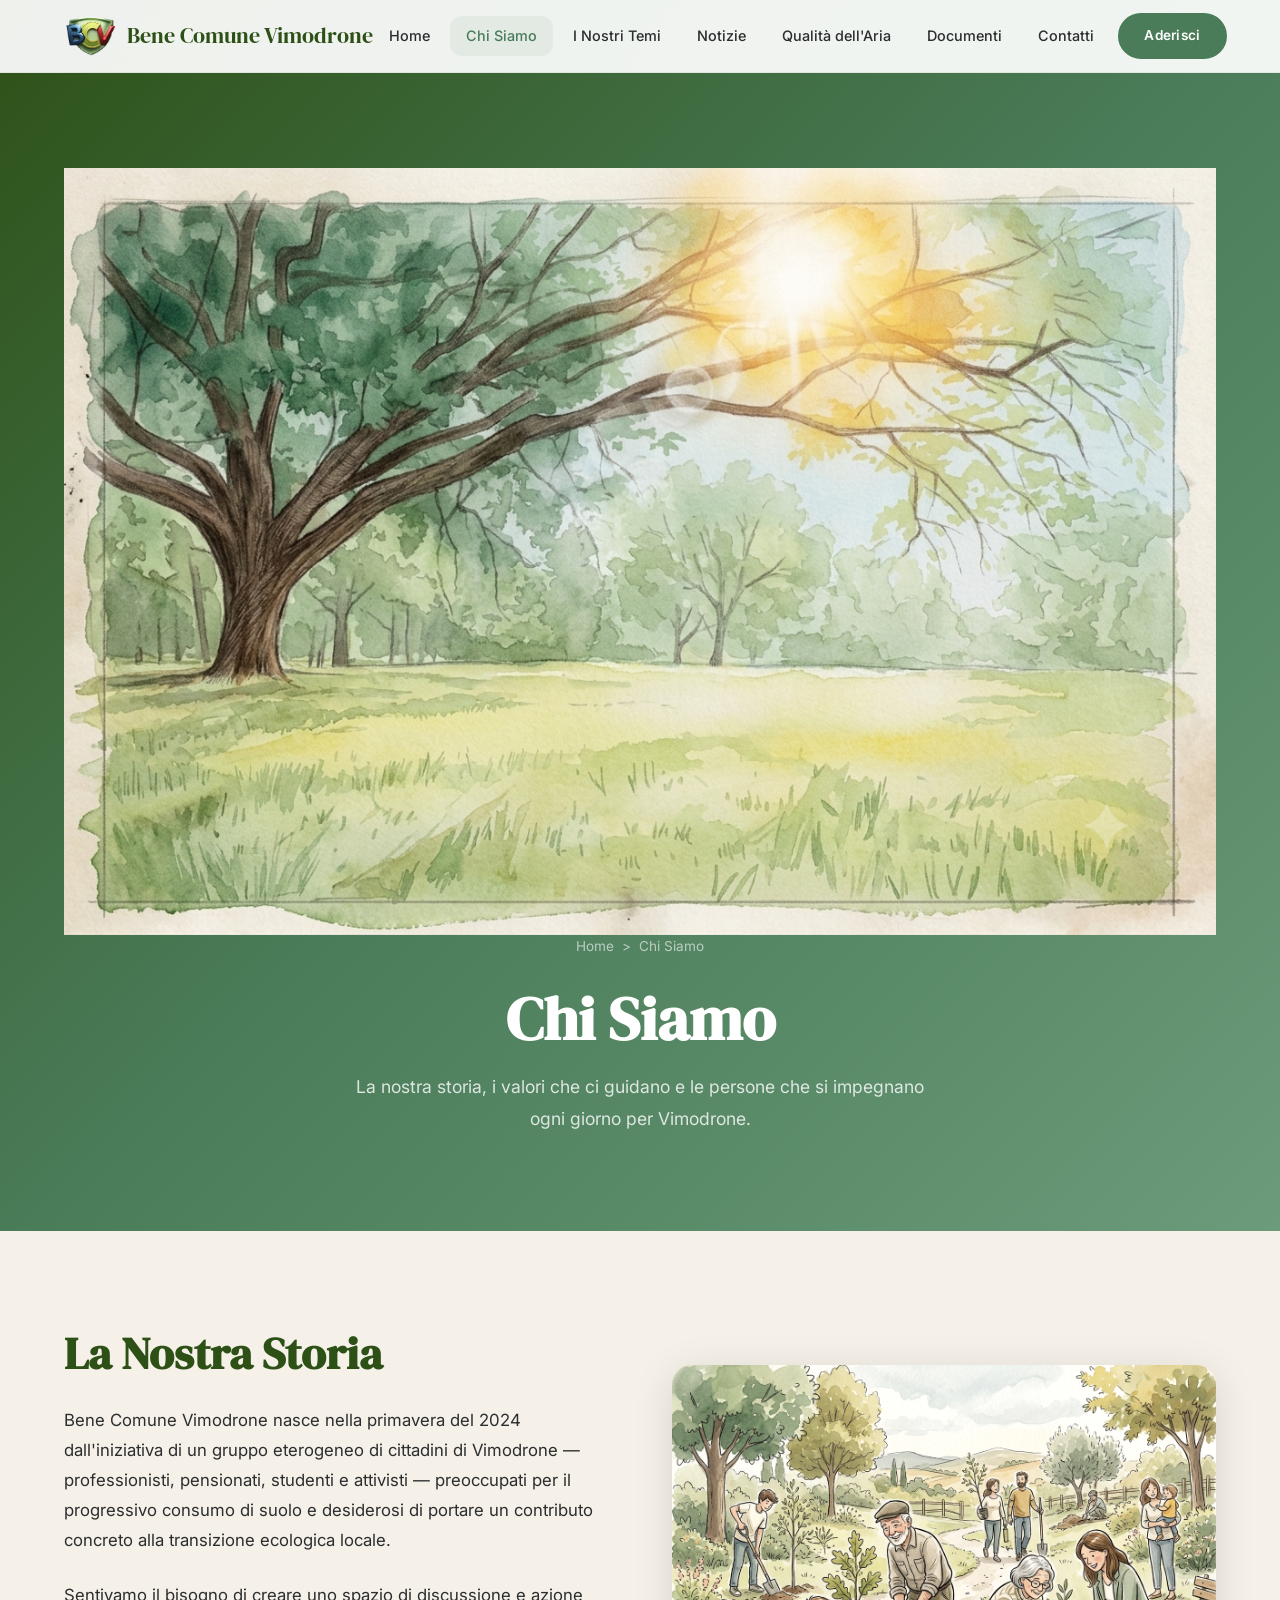
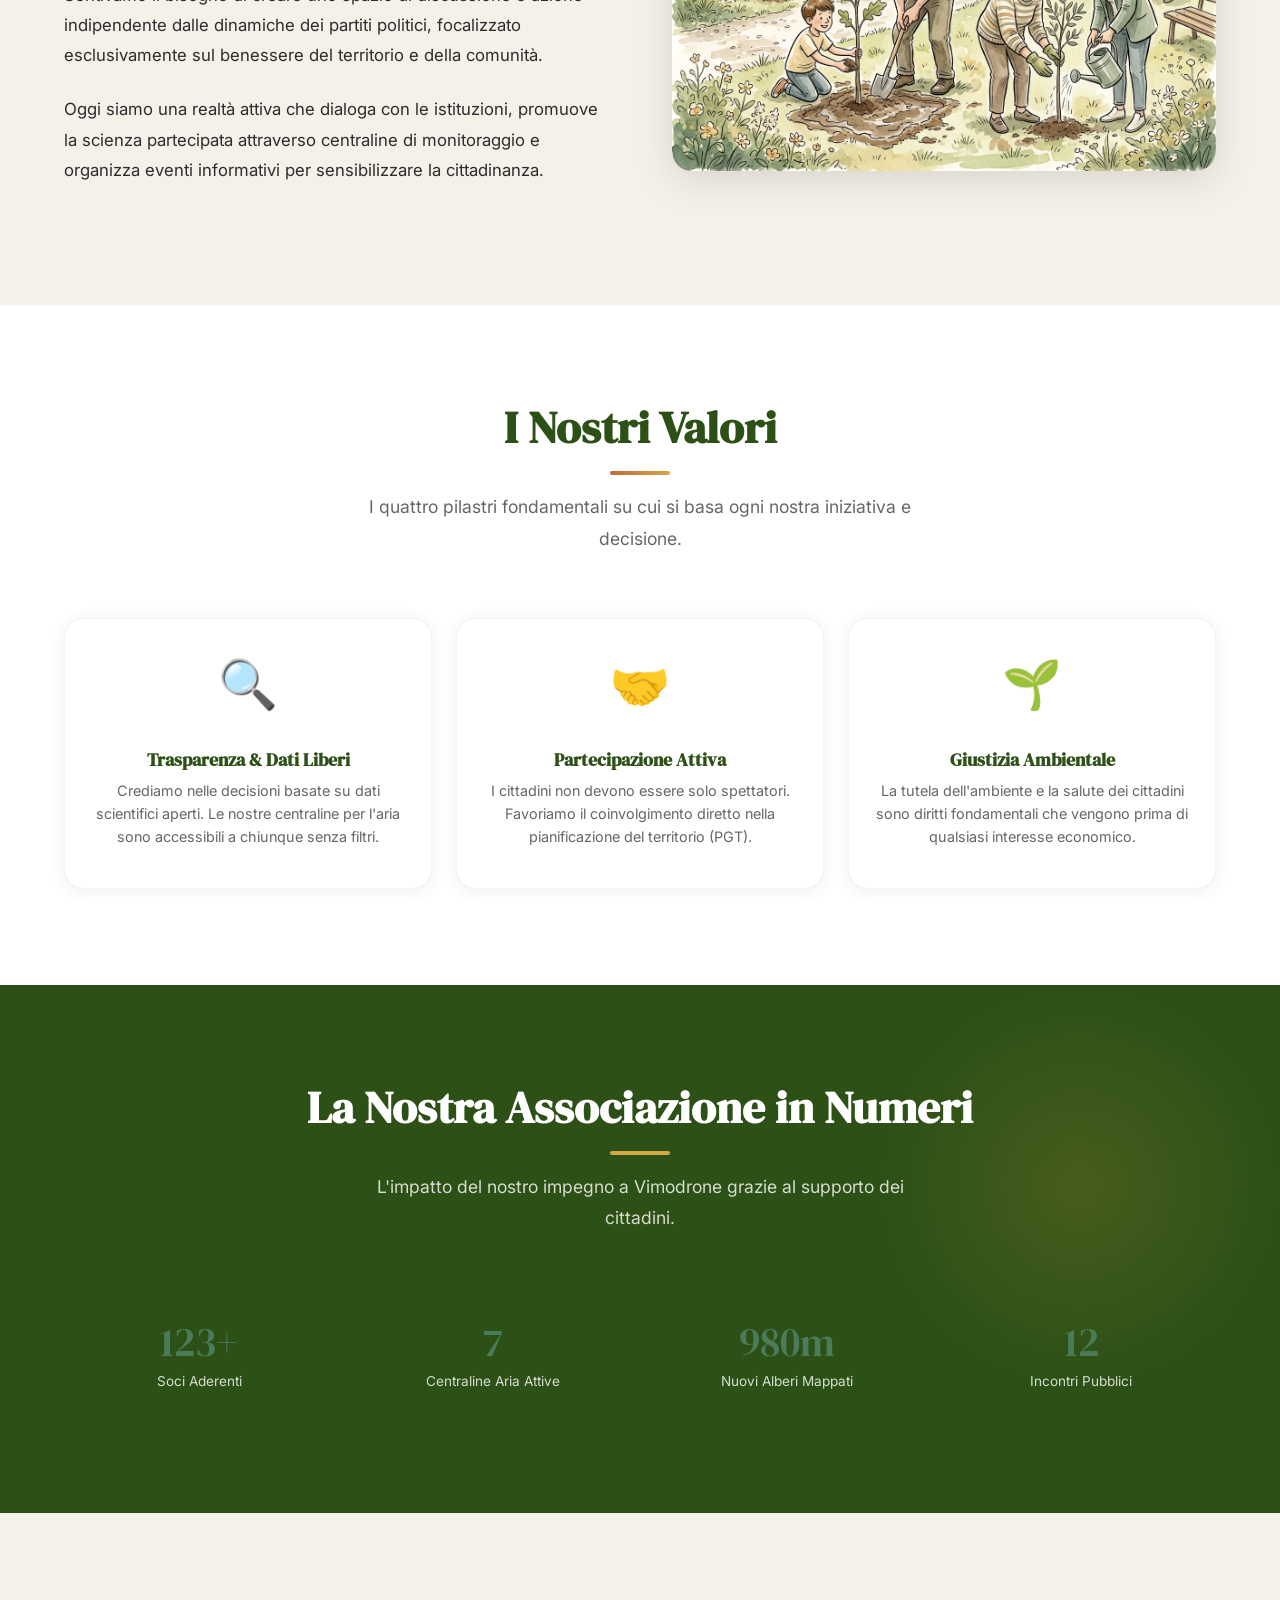
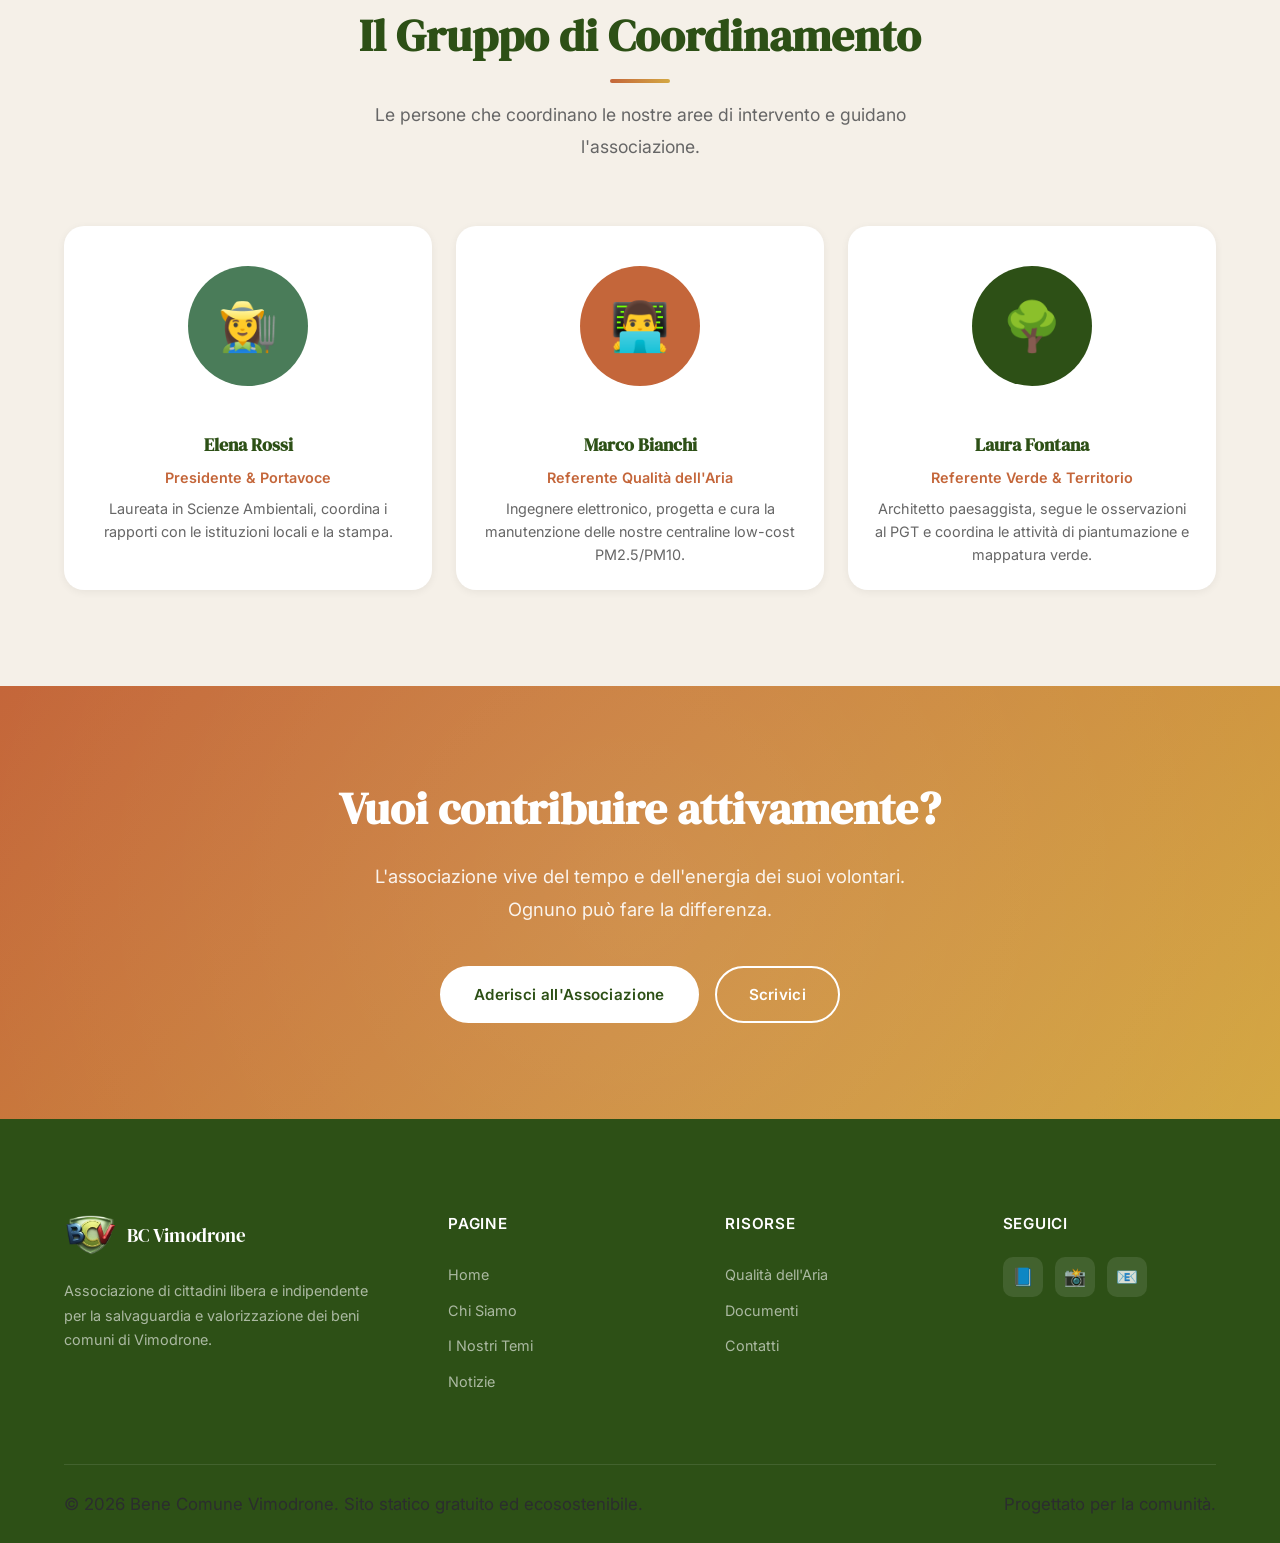
==== commit 1d57519a: "Update chi-siamo.html" ====
--- a/chi-siamo.html
+++ b/chi-siamo.html
@@ -52,7 +52,7 @@
     </div>
 
    <!-- PAGE HEADER -->
-<header class="page-header">
+<header class="page-header header-chi-siamo">
     <div class="container">
 
         <img src="assets/images/ALbero_acquarello.png"
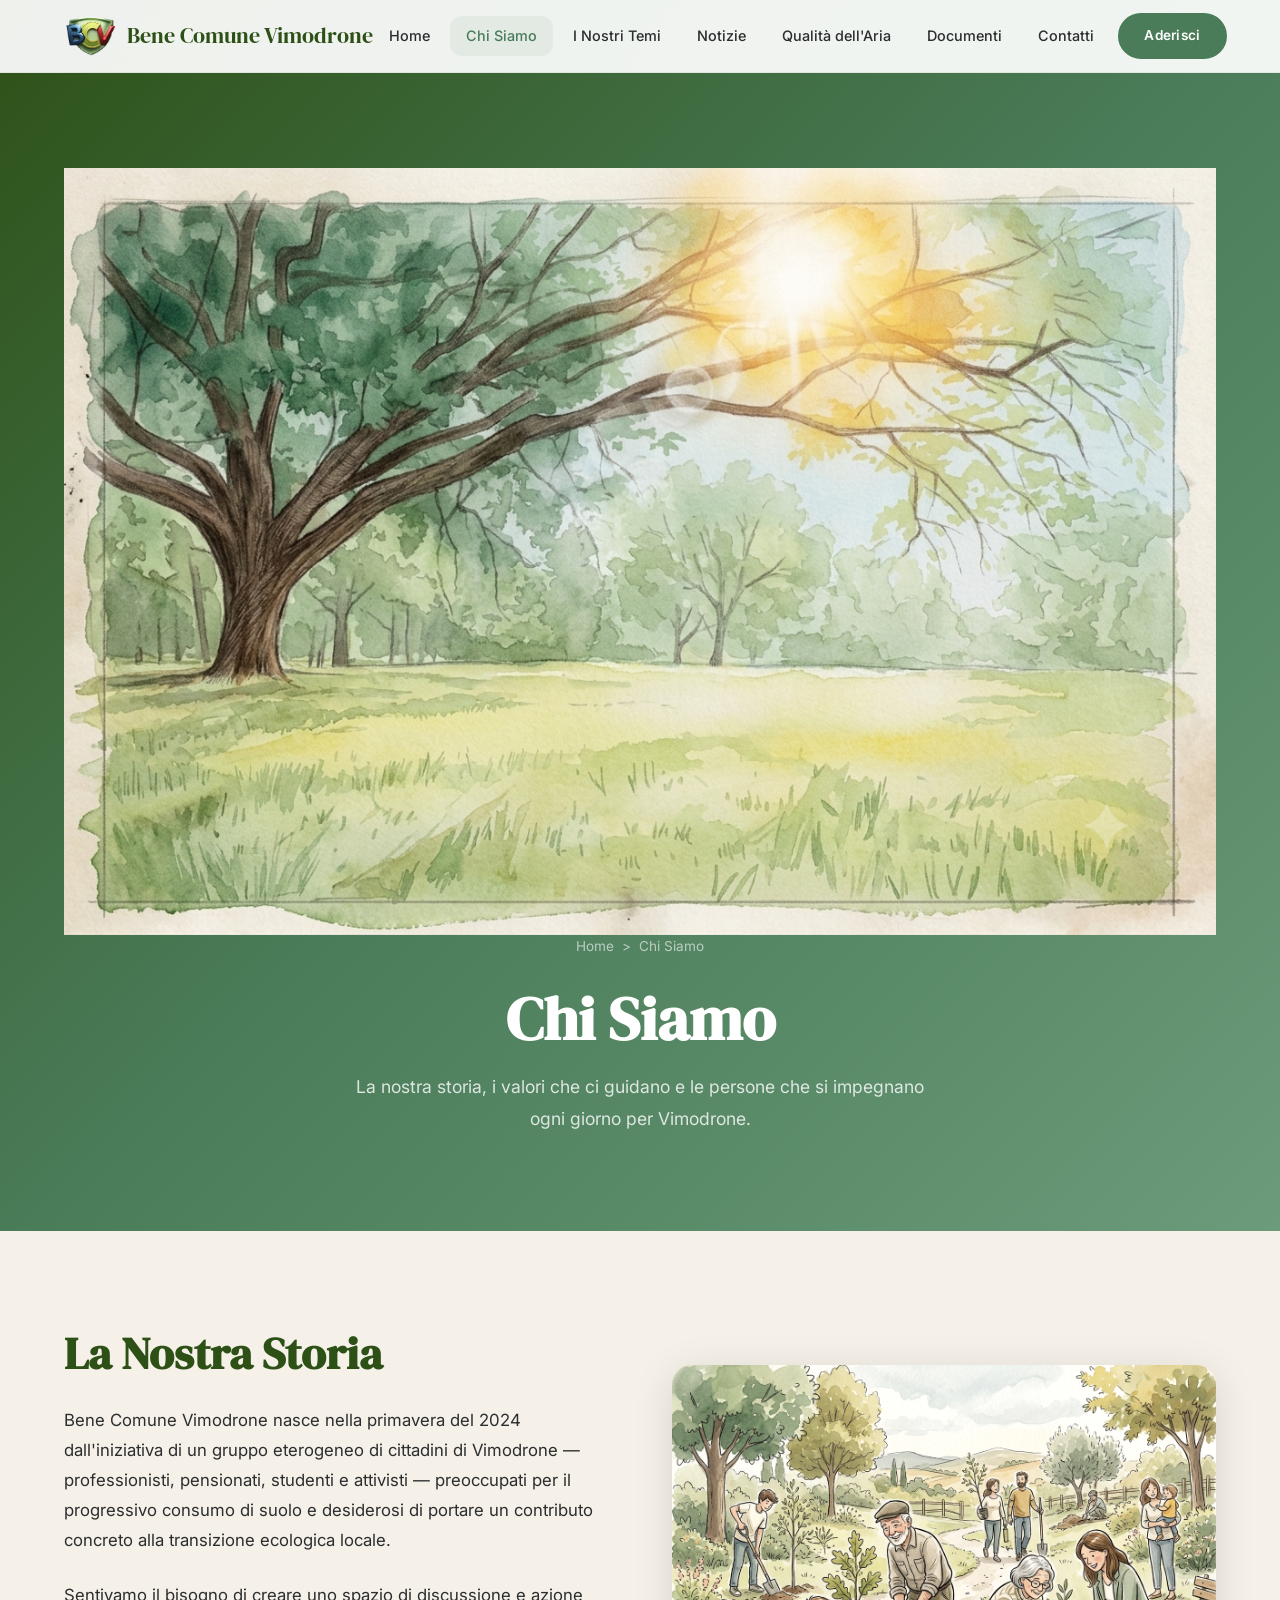
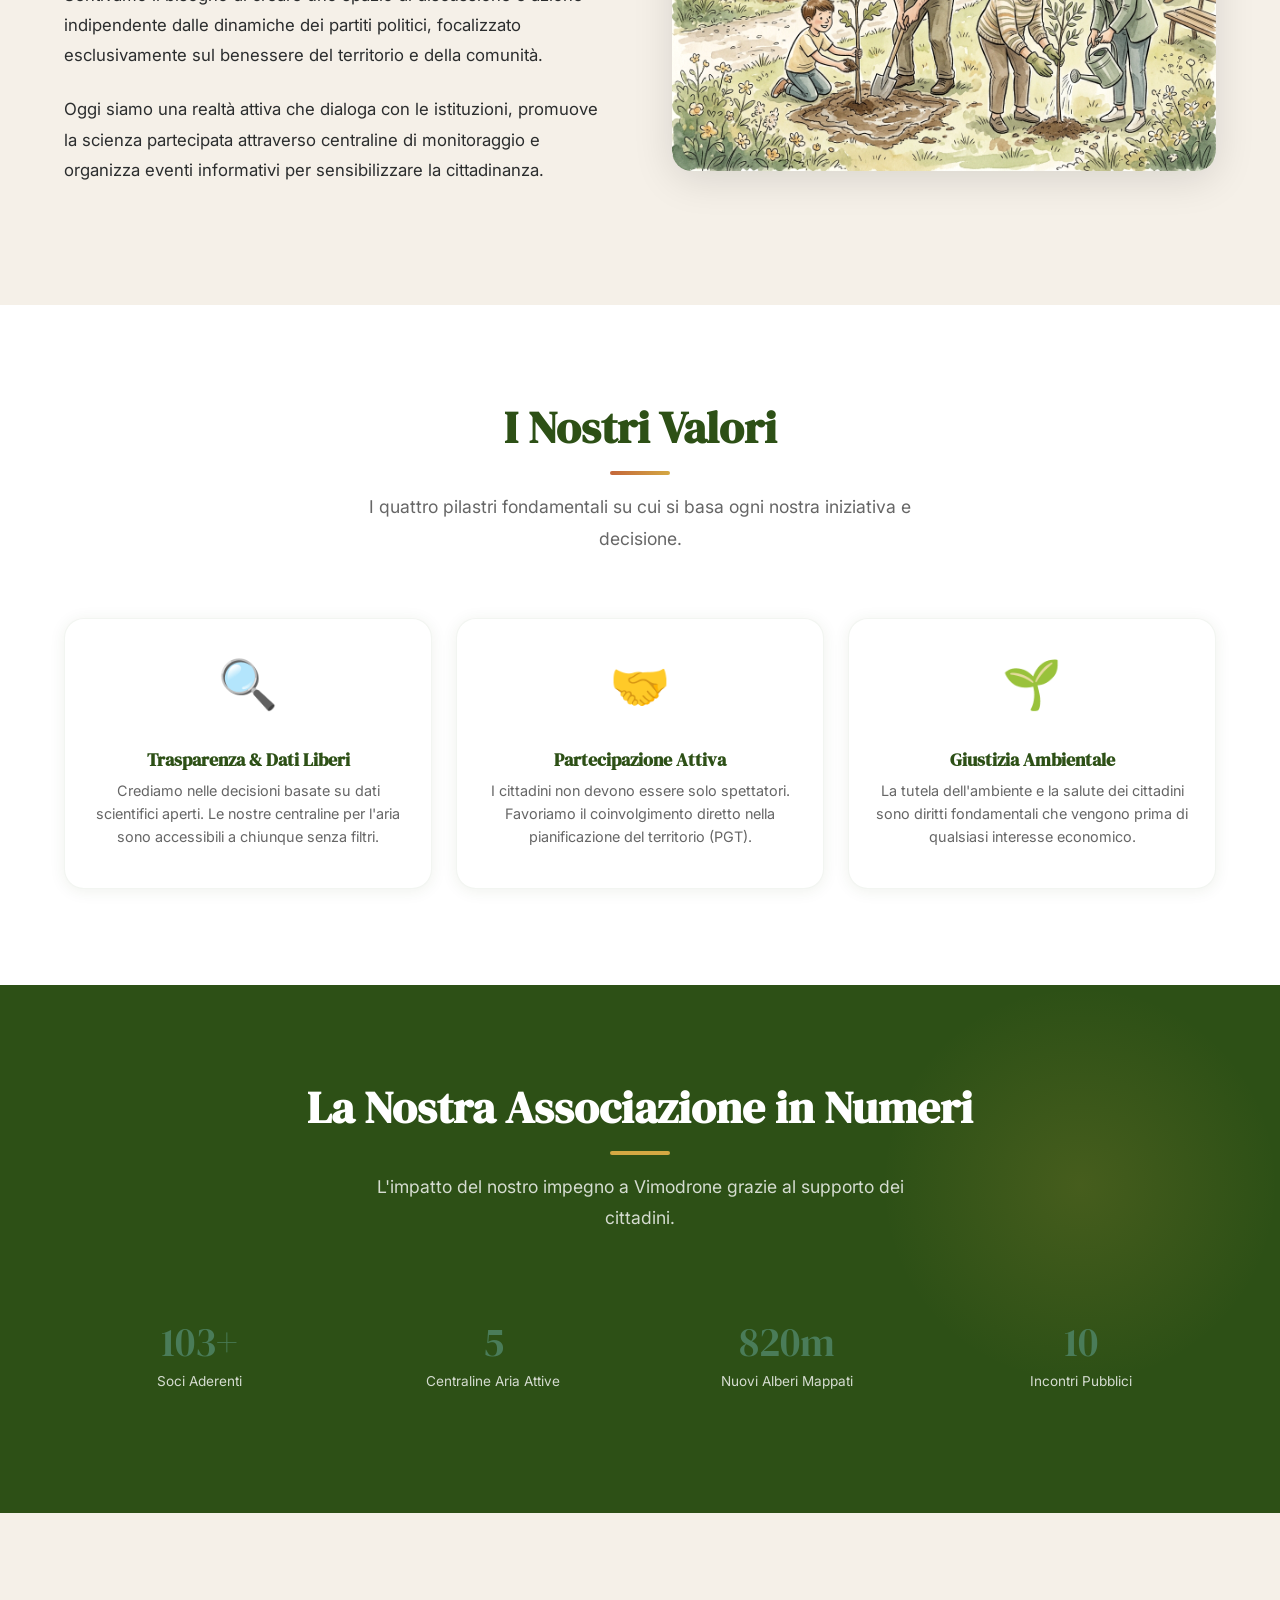
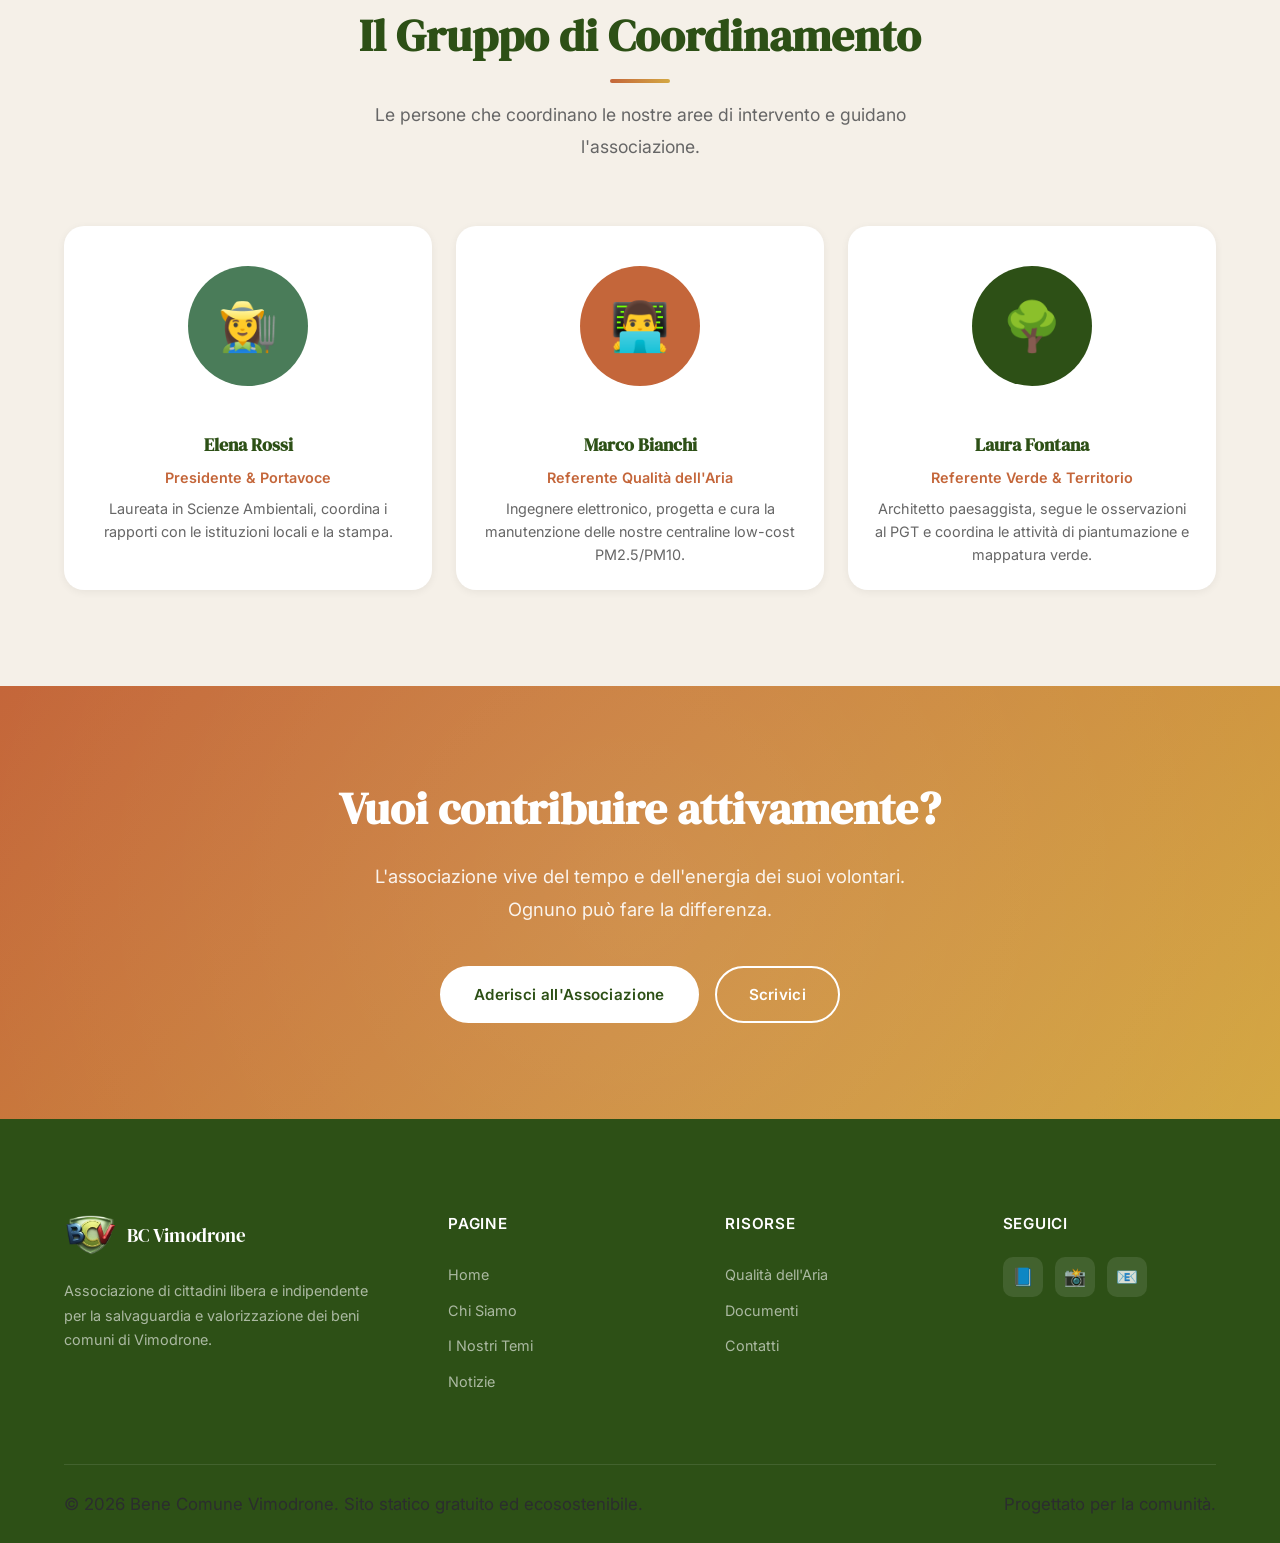
==== commit 4138fc36: "Update chi-siamo.html" ====
--- a/chi-siamo.html
+++ b/chi-siamo.html
@@ -52,7 +52,7 @@
     </div>
 
    <!-- PAGE HEADER -->
-<header class="page-header header-chi-siamo">
+<header class="page-header page-header-image">
     <div class="container">
 
         <img src="assets/images/ALbero_acquarello.png"
--- a/style.css
+++ b/style.css
@@ -1130,6 +1130,24 @@
   color: var(--bianco);
 }
 
+/* Variante page-header con immagine di sfondo (usata in Chi Siamo) */
+.page-header-image::before {
+  content: '';
+  position: absolute;
+  top: 0;
+  left: 0;
+  right: 0;
+  bottom: 0;
+  background: url('assets/images/Albero_acquarello.png') center/cover no-repeat;
+  opacity: 0.45;
+}
+
+/* Contenuto sempre sopra l'eventuale immagine di sfondo */
+.page-header .container {
+  position: relative;
+  z-index: 2;
+}
+
 /* === Content styles for internal pages === */
 .page-content {
   padding: var(--space-2xl) 0;
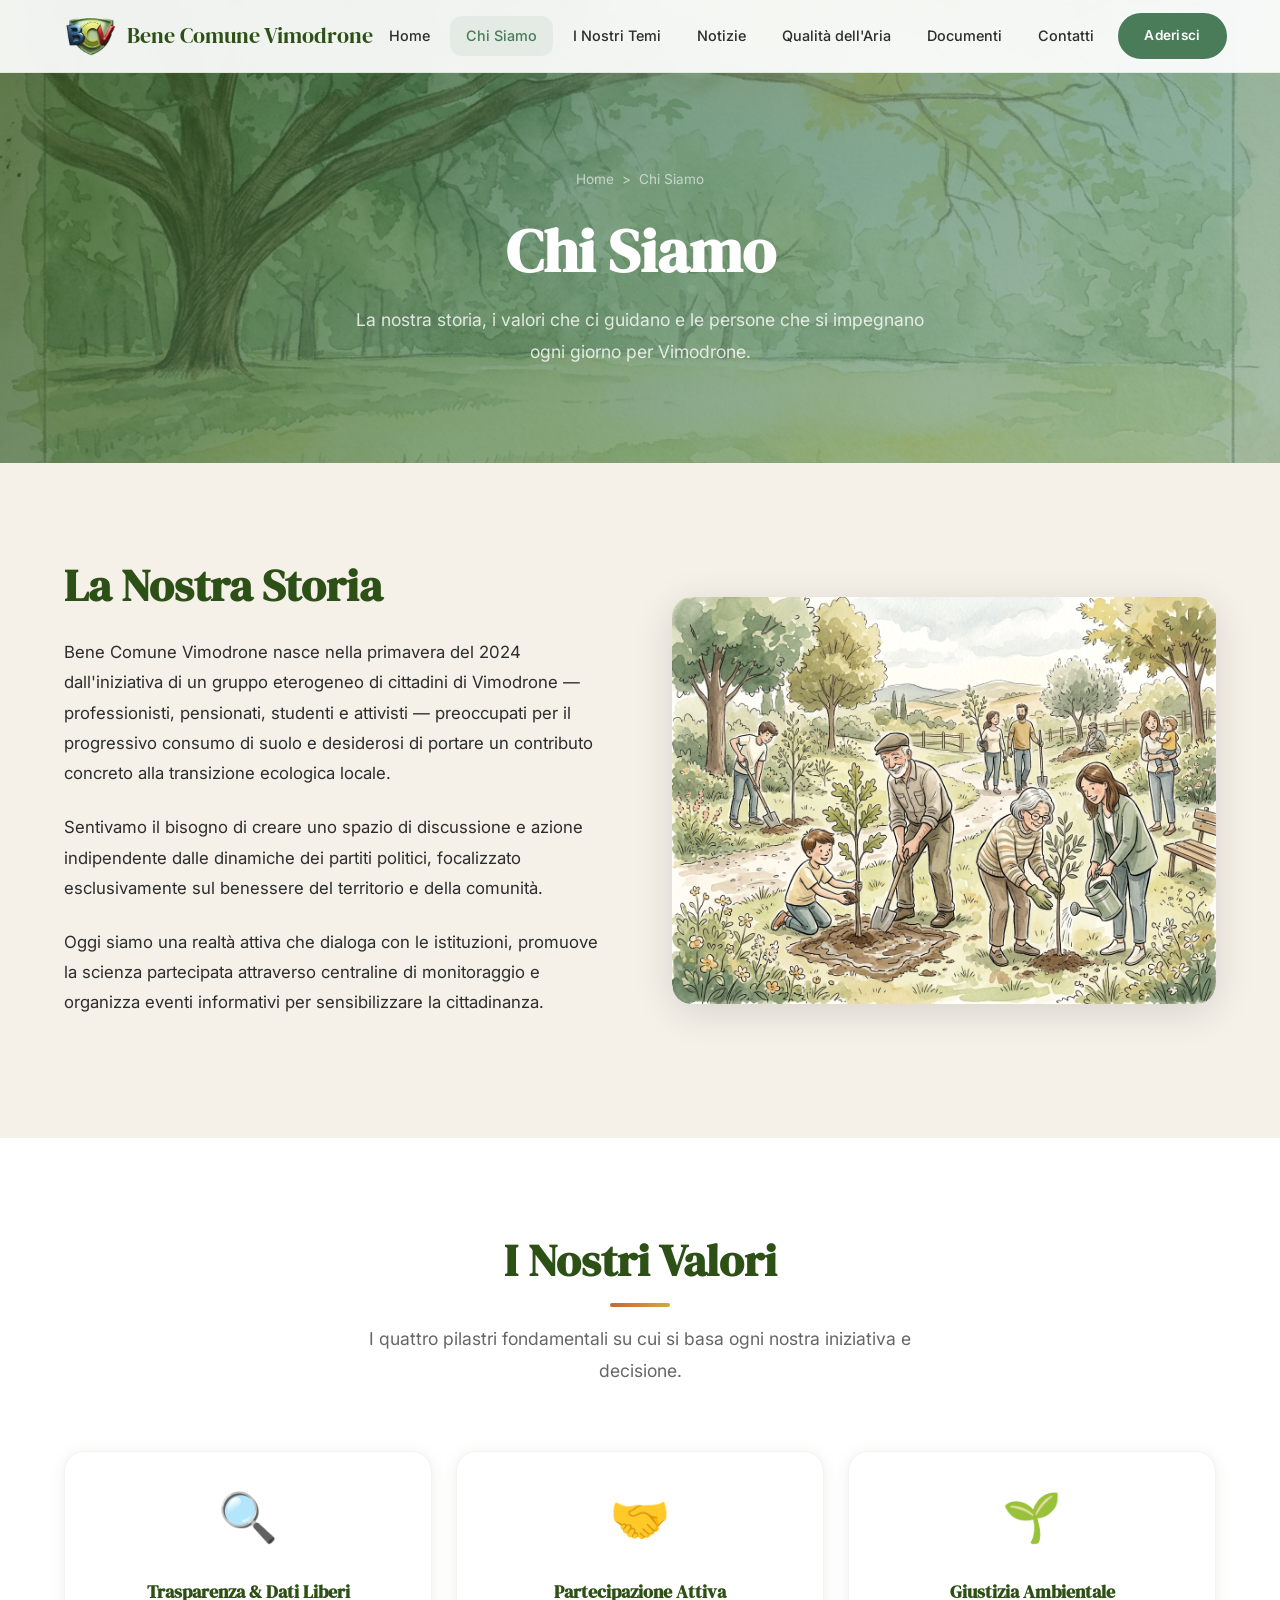
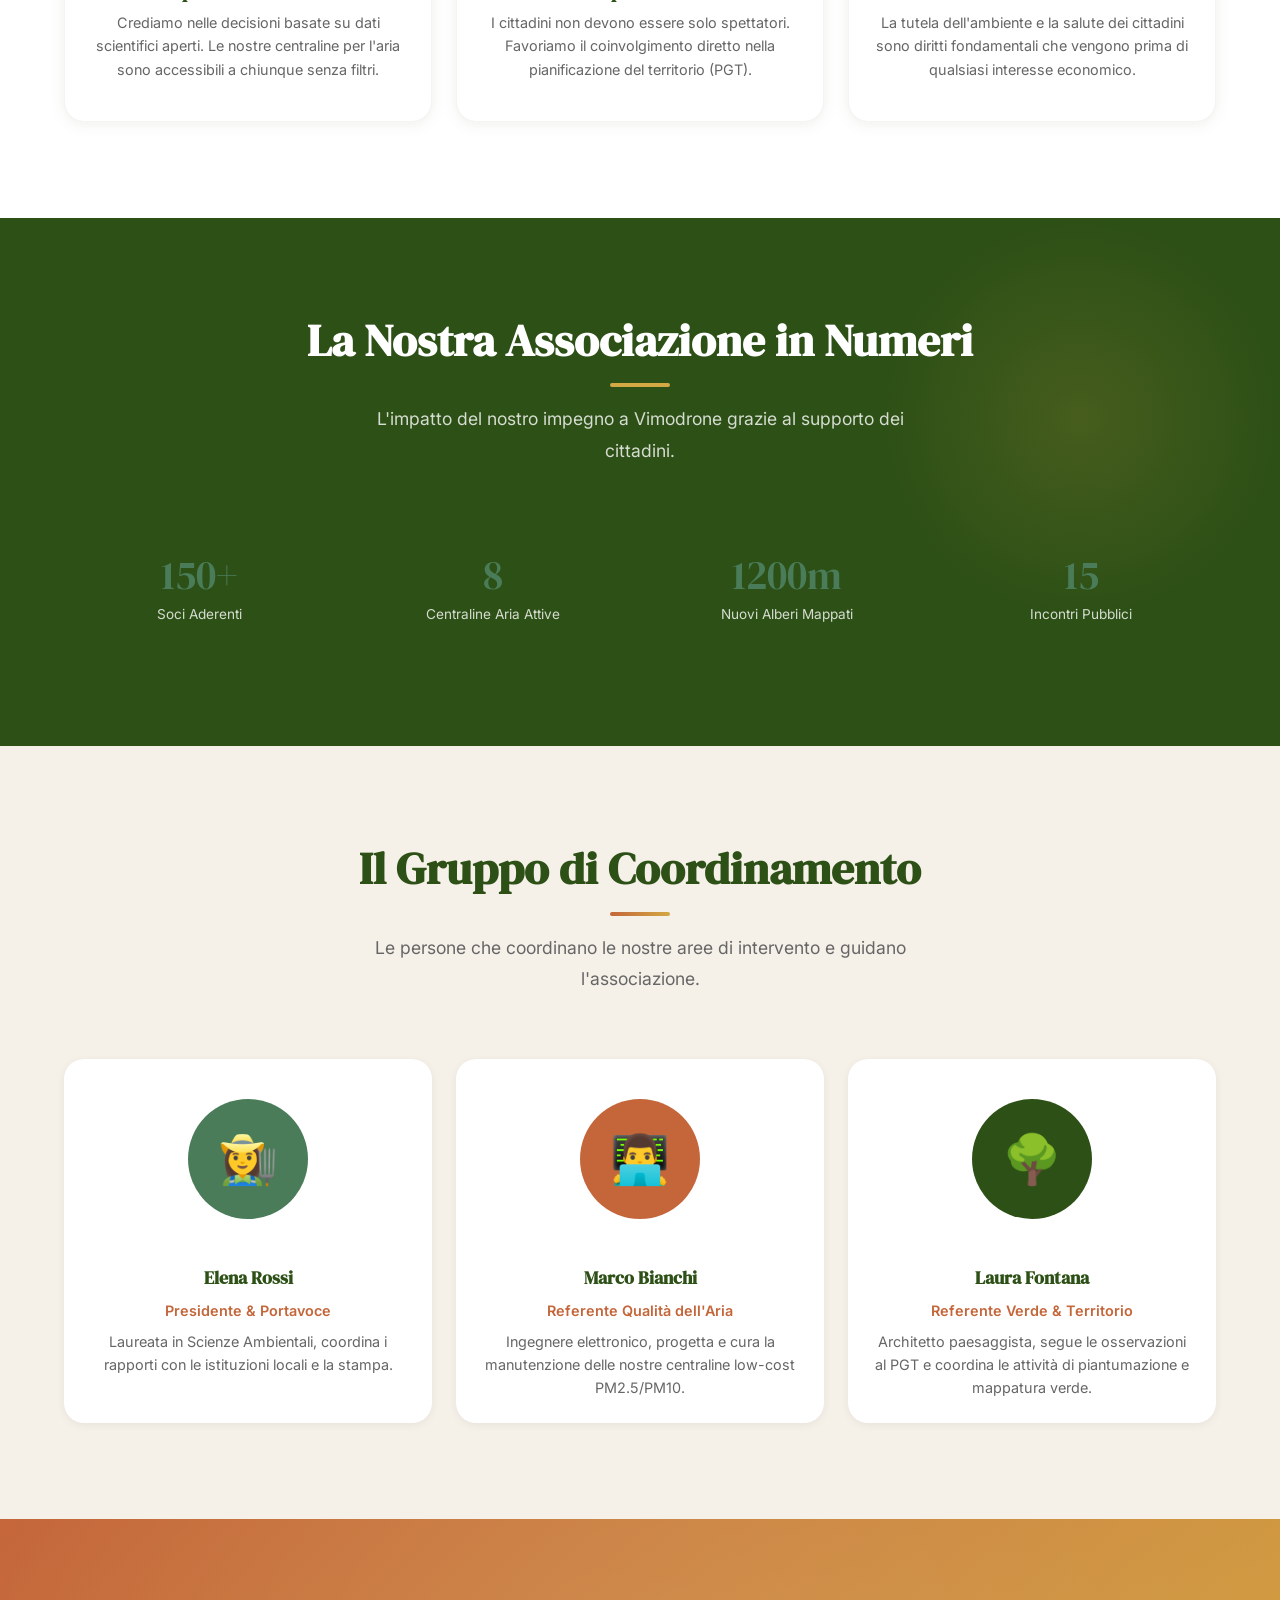
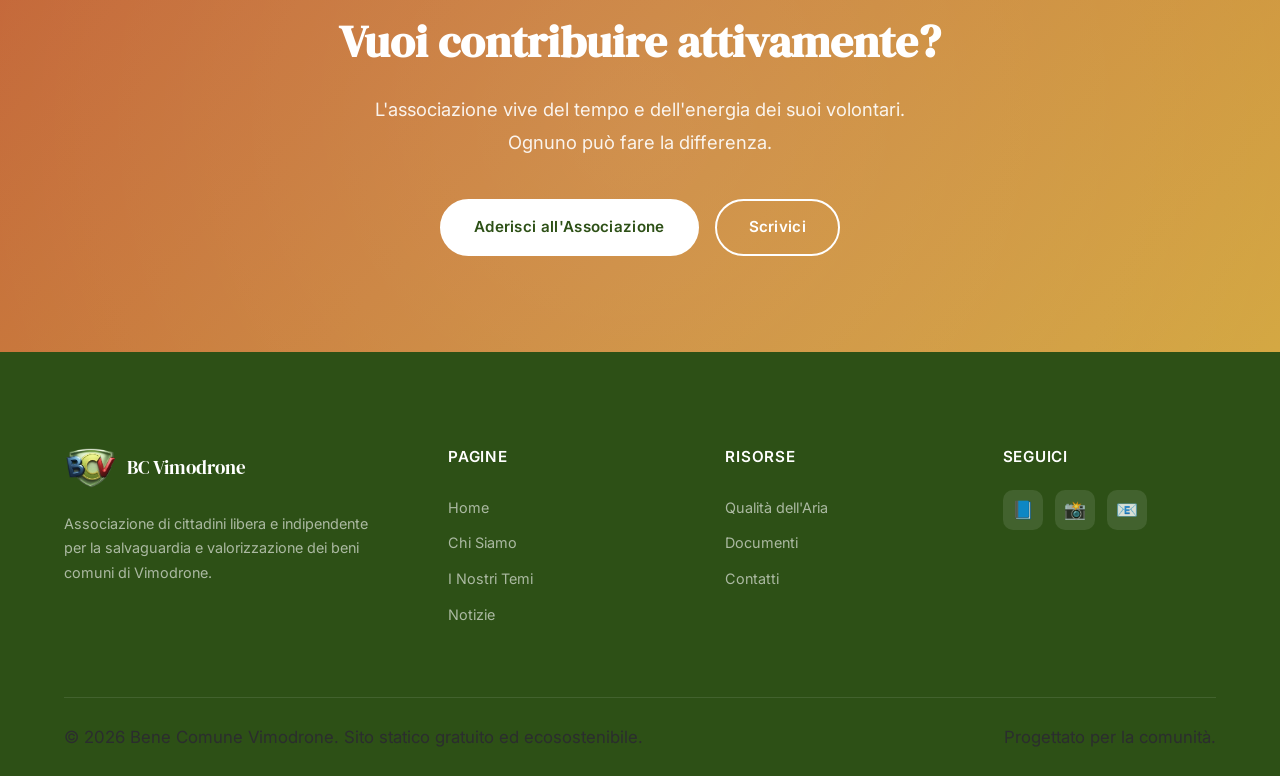
==== commit 6267e82f: "Update chi-siamo.html" ====
--- a/chi-siamo.html
+++ b/chi-siamo.html
@@ -54,12 +54,7 @@
    <!-- PAGE HEADER -->
 <header class="page-header page-header-image">
     <div class="container">
-
-        <img src="assets/images/ALbero_acquarello.png"
-             alt="Chi Siamo"
-             class="page-header-image">
-
-        <div class="breadcrumb">
+          <div class="breadcrumb">
             <a href="index.html">Home</a>
             <span>&gt;</span>
             <span>Chi Siamo</span>
--- a/style.css
+++ b/style.css
@@ -1130,7 +1130,12 @@
   color: var(--bianco);
 }
 
-/* Variante page-header con immagine di sfondo (usata in Chi Siamo) */
+/* Variante page-header con immagine come sfondo diretto (Chi Siamo) */
+.page-header-image {
+  background: url('assets/images/ALbero_acquarello.png') center/cover no-repeat;
+}
+
+/* Overlay scuro per leggibilità testo, sopra l'immagine */
 .page-header-image::before {
   content: '';
   position: absolute;
@@ -1138,11 +1143,10 @@
   left: 0;
   right: 0;
   bottom: 0;
-  background: url('assets/images/Albero_acquarello.png') center/cover no-repeat;
-  opacity: 0.45;
-}
-
-/* Contenuto sempre sopra l'eventuale immagine di sfondo */
+  background: linear-gradient(135deg, rgba(45,80,22,0.75) 0%, rgba(74,124,89,0.65) 50%, rgba(107,155,122,0.55) 100%);
+}
+
+/* Contenuto sempre sopra l'immagine e l'overlay */
 .page-header .container {
   position: relative;
   z-index: 2;
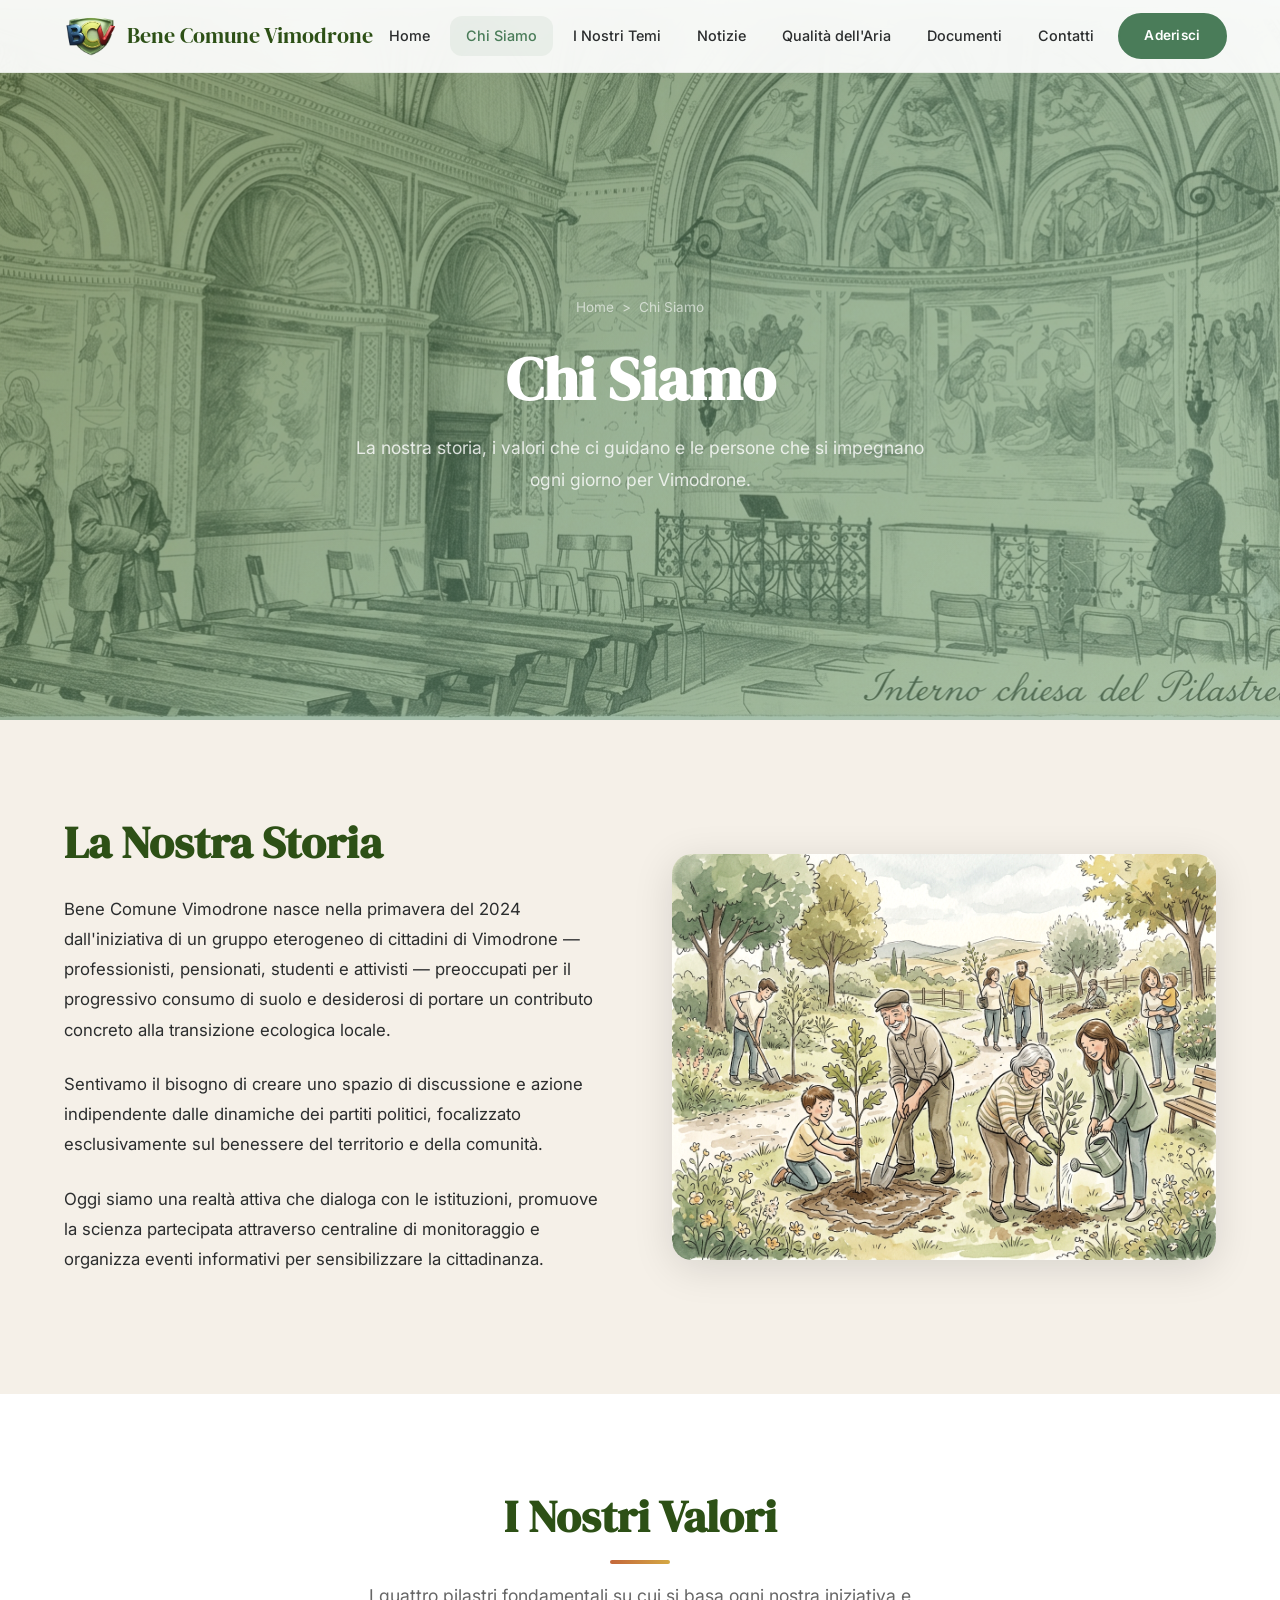
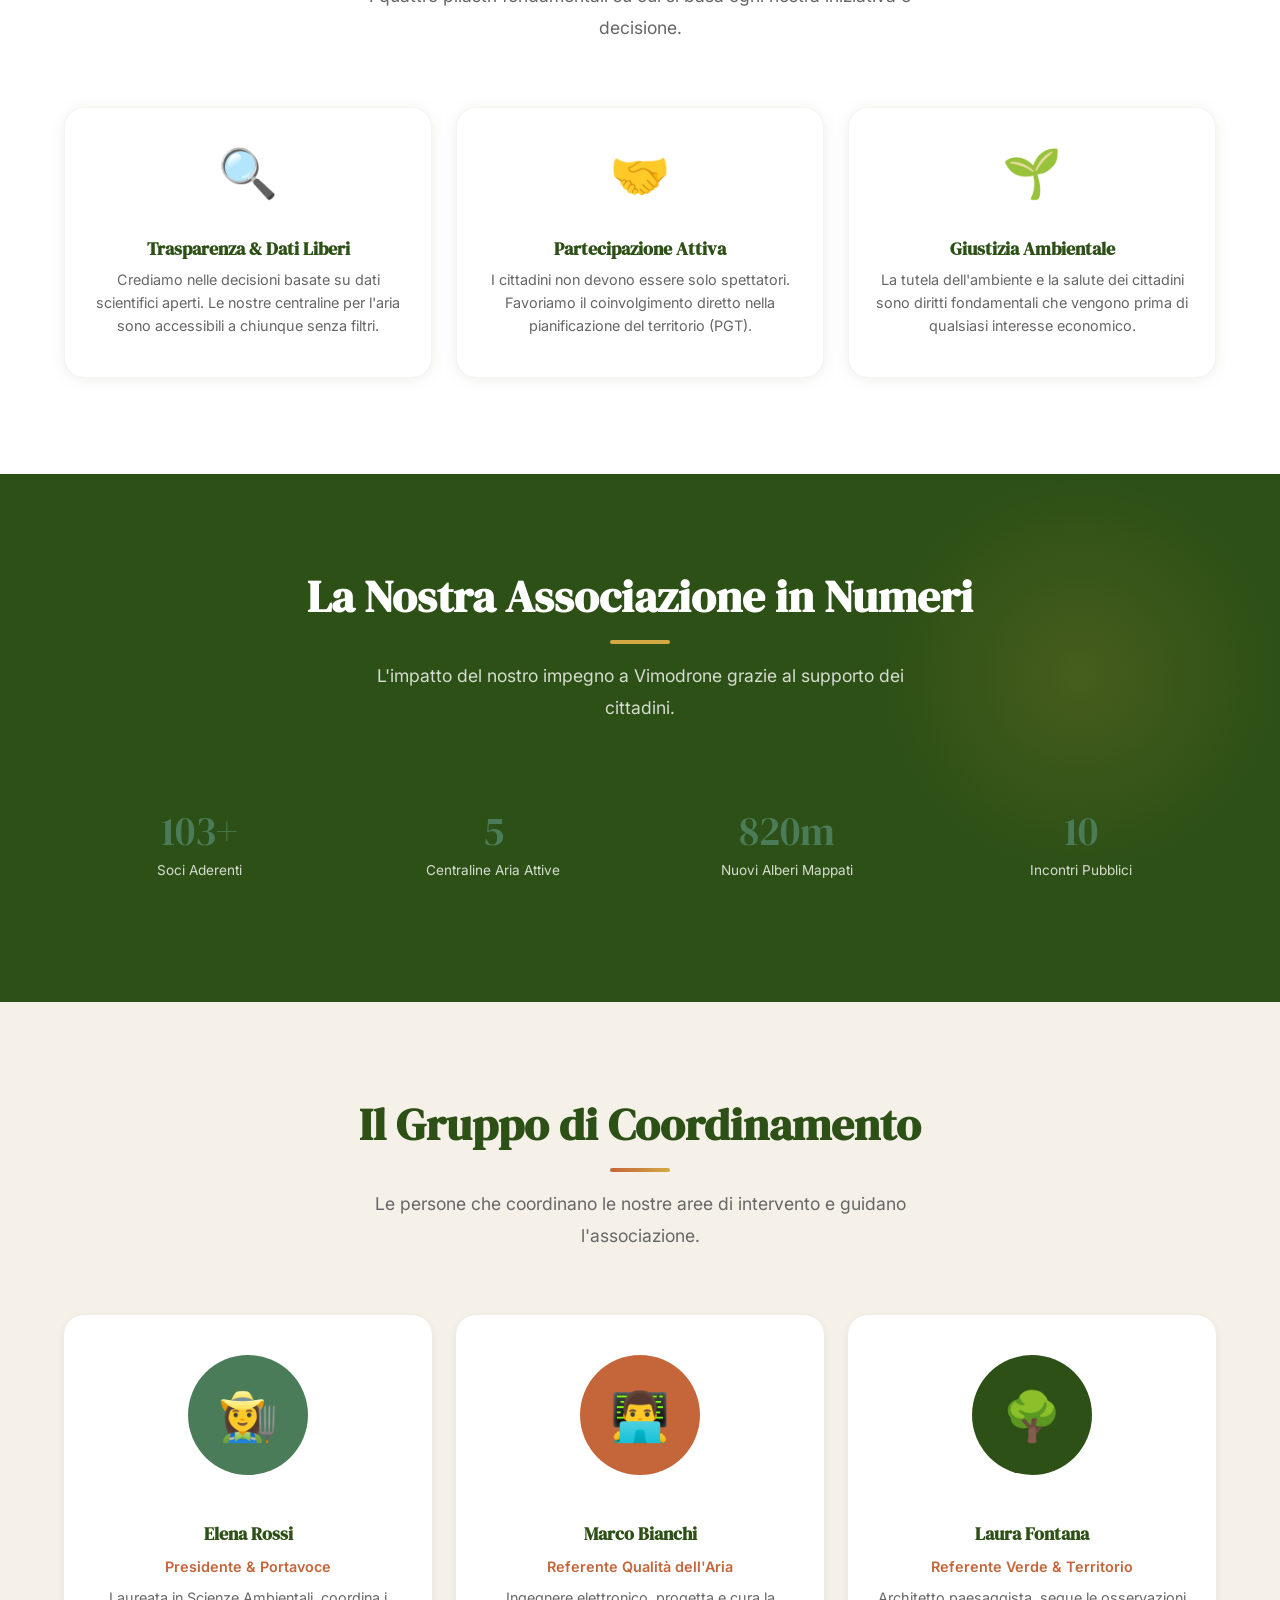
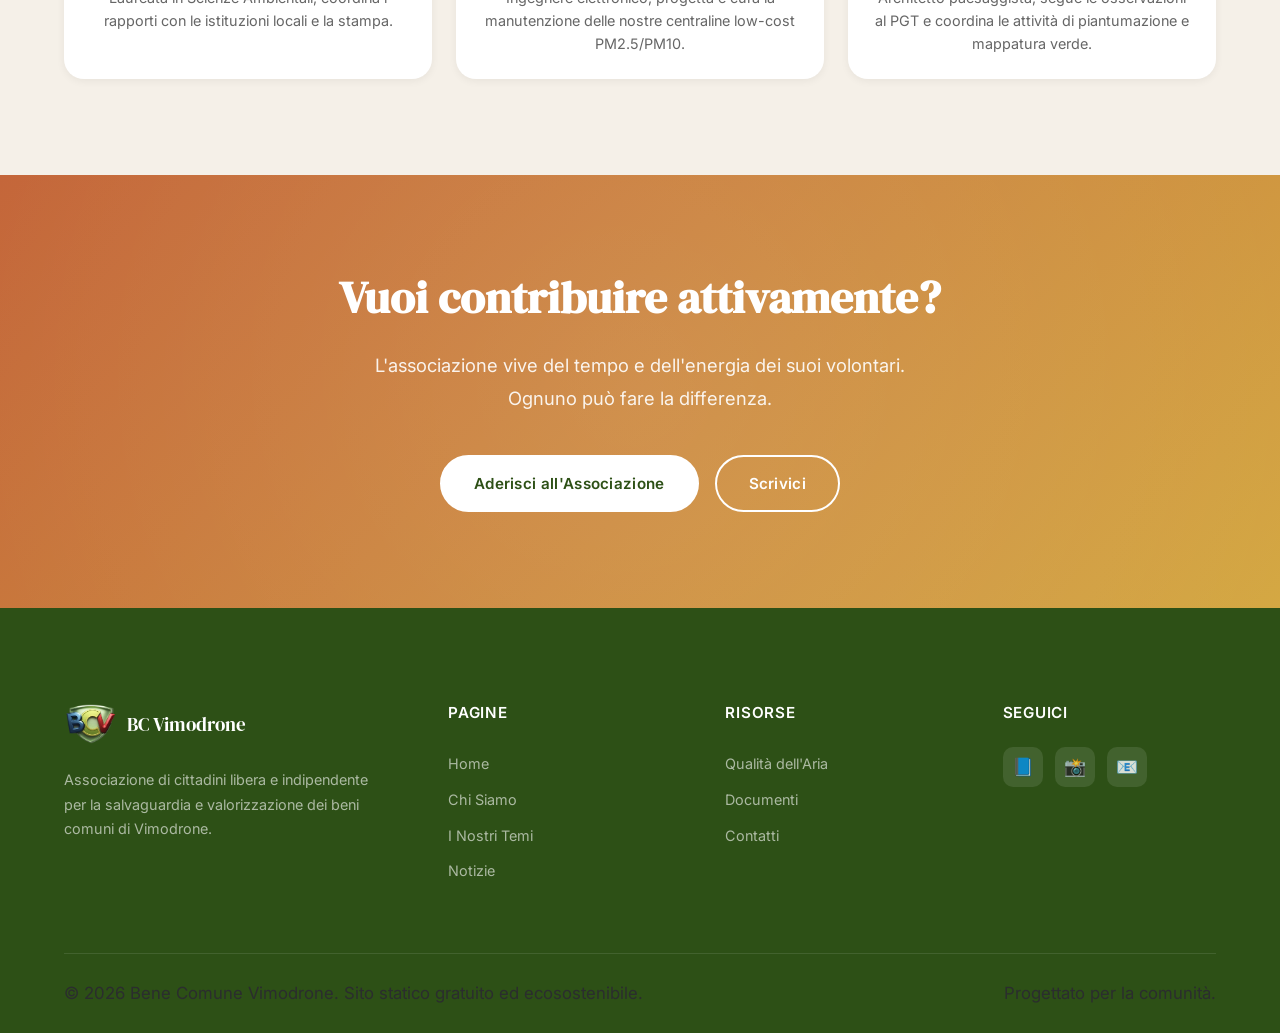
==== commit 0ebfb15c: "Update chi-siamo.html" ====
--- a/chi-siamo.html
+++ b/chi-siamo.html
@@ -52,7 +52,7 @@
     </div>
 
    <!-- PAGE HEADER -->
-<header class="page-header page-header-image">
+<header class="page-header page-header-image" style="--header-bg-image: url('assets/images/Interno chiesa del pilastrello con scritta.png');">
     <div class="container">
           <div class="breadcrumb">
             <a href="index.html">Home</a>
--- a/style.css
+++ b/style.css
@@ -1130,12 +1130,14 @@
   color: var(--bianco);
 }
 
-/* Variante page-header con immagine come sfondo diretto (Chi Siamo) */
+/* Variante generica page-header con immagine di sfondo, stesso pattern di .hero */
 .page-header-image {
-  background: url('assets/images/ALbero_acquarello.png') center/cover no-repeat;
-}
-
-/* Overlay scuro per leggibilità testo, sopra l'immagine */
+  background: var(--gradient-hero);
+  min-height: 60vh;
+  display: flex;
+  align-items: center;
+}
+
 .page-header-image::before {
   content: '';
   position: absolute;
@@ -1143,7 +1145,15 @@
   left: 0;
   right: 0;
   bottom: 0;
-  background: linear-gradient(135deg, rgba(45,80,22,0.75) 0%, rgba(74,124,89,0.65) 50%, rgba(107,155,122,0.55) 100%);
+  background: var(--header-bg-image) center/cover no-repeat;
+  opacity: 0.45;
+}
+
+/* Aumenta l'ampiezza verticale solo per l'header con immagine (Chi Siamo) */
+.page-header-image {
+  min-height: 80vh;
+  display: flex;
+  align-items: center;
 }
 
 /* Contenuto sempre sopra l'immagine e l'overlay */
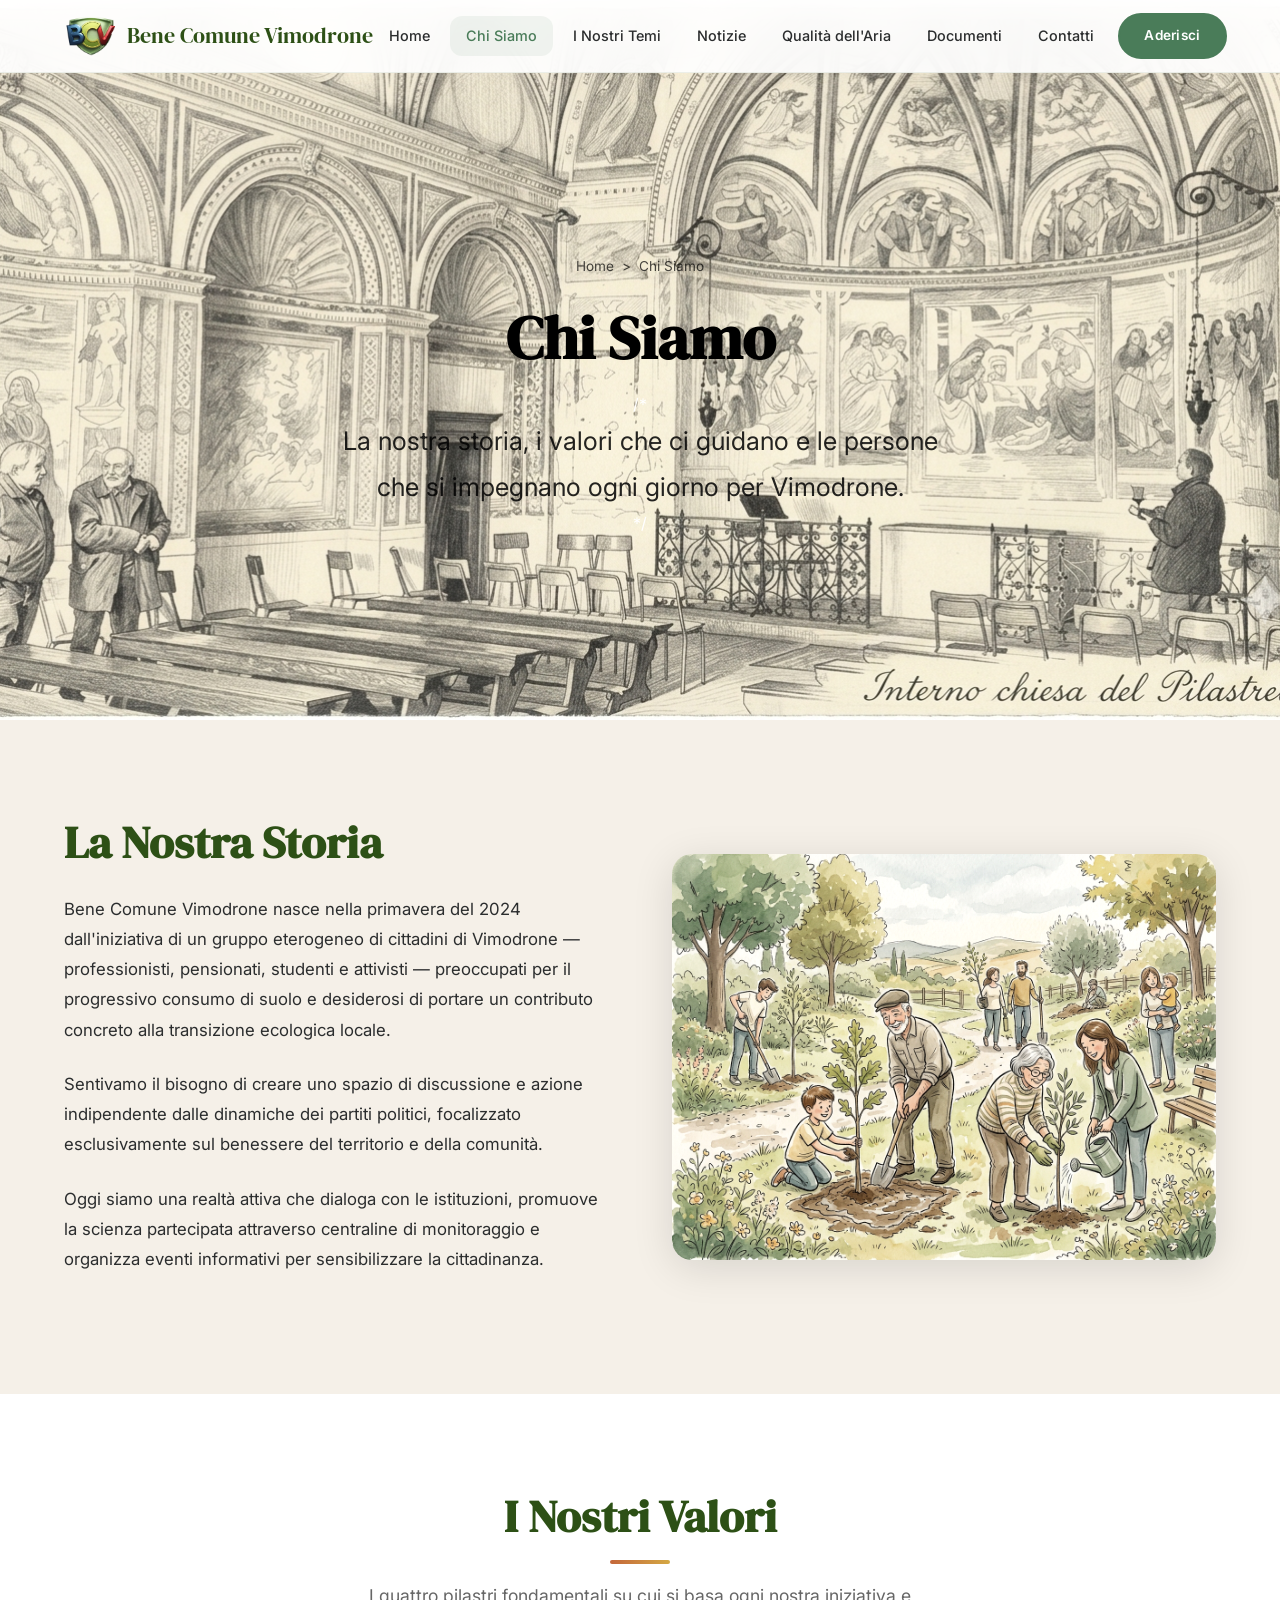
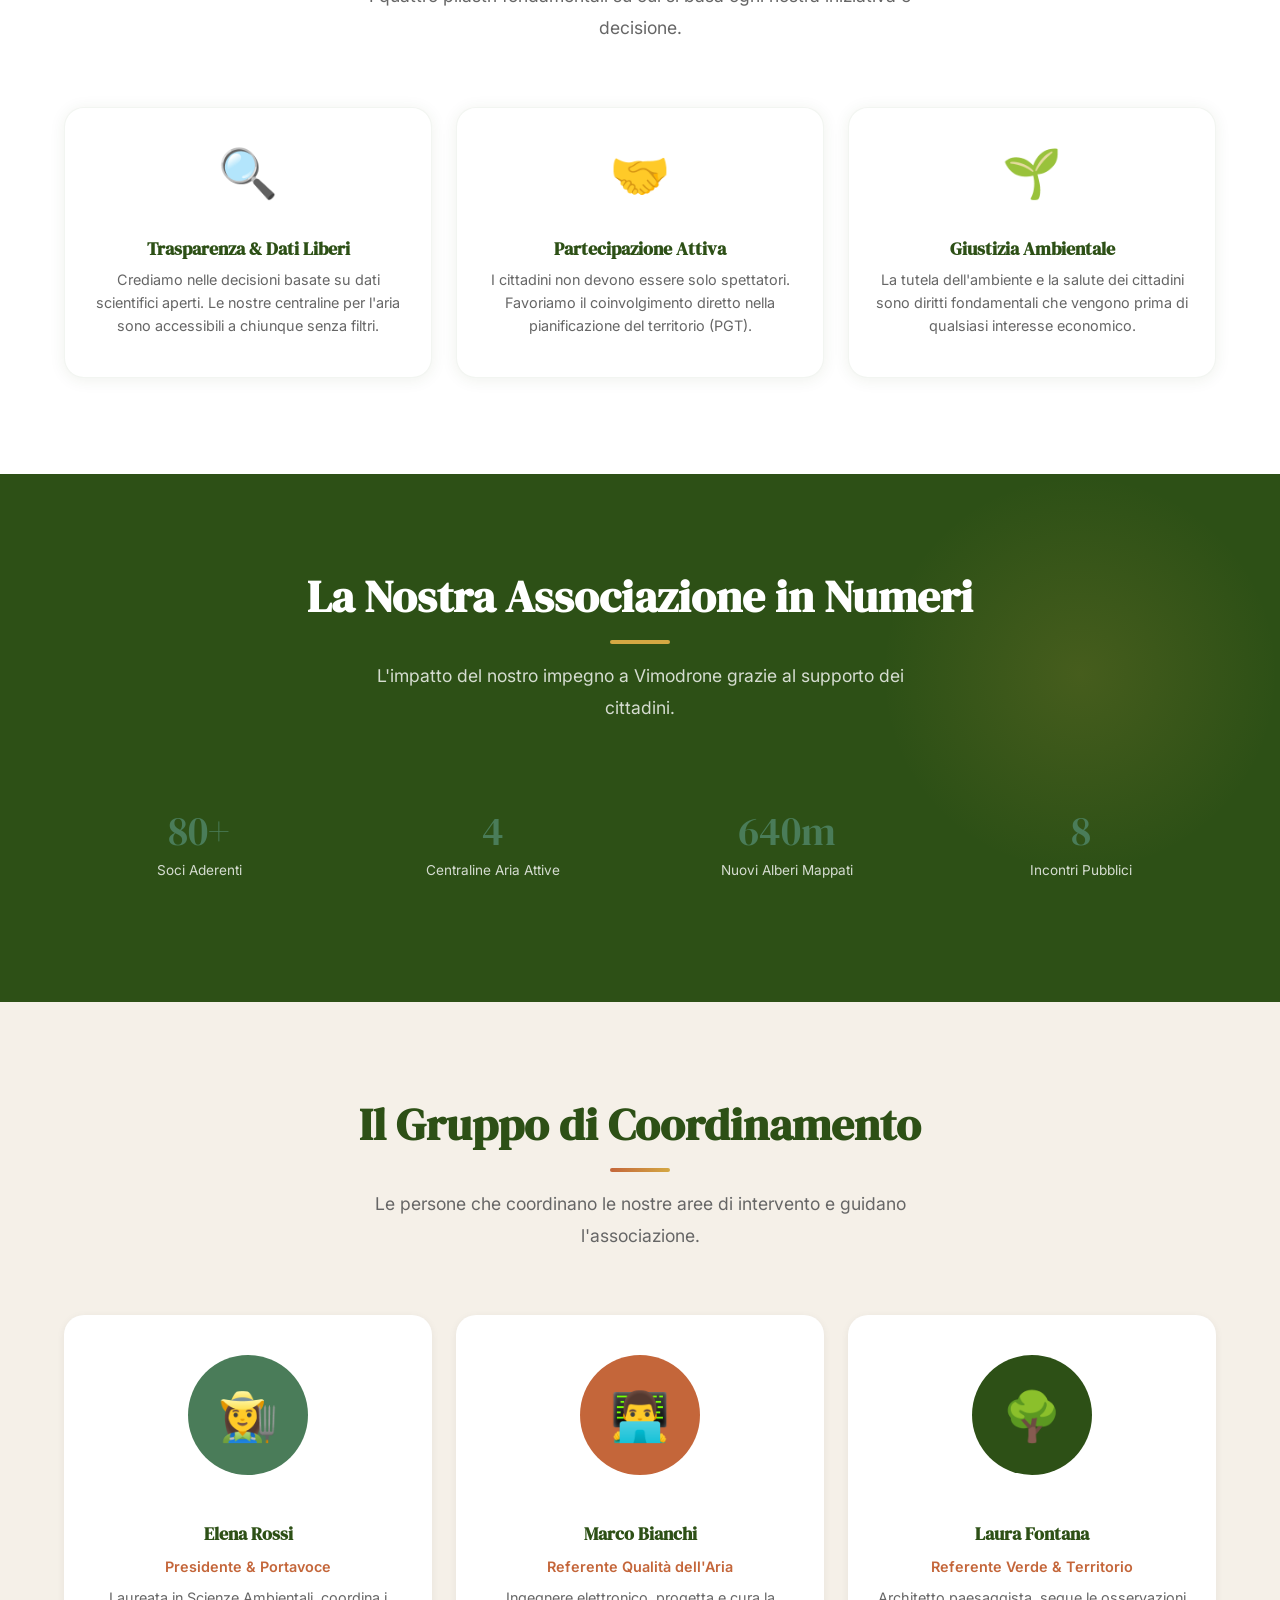
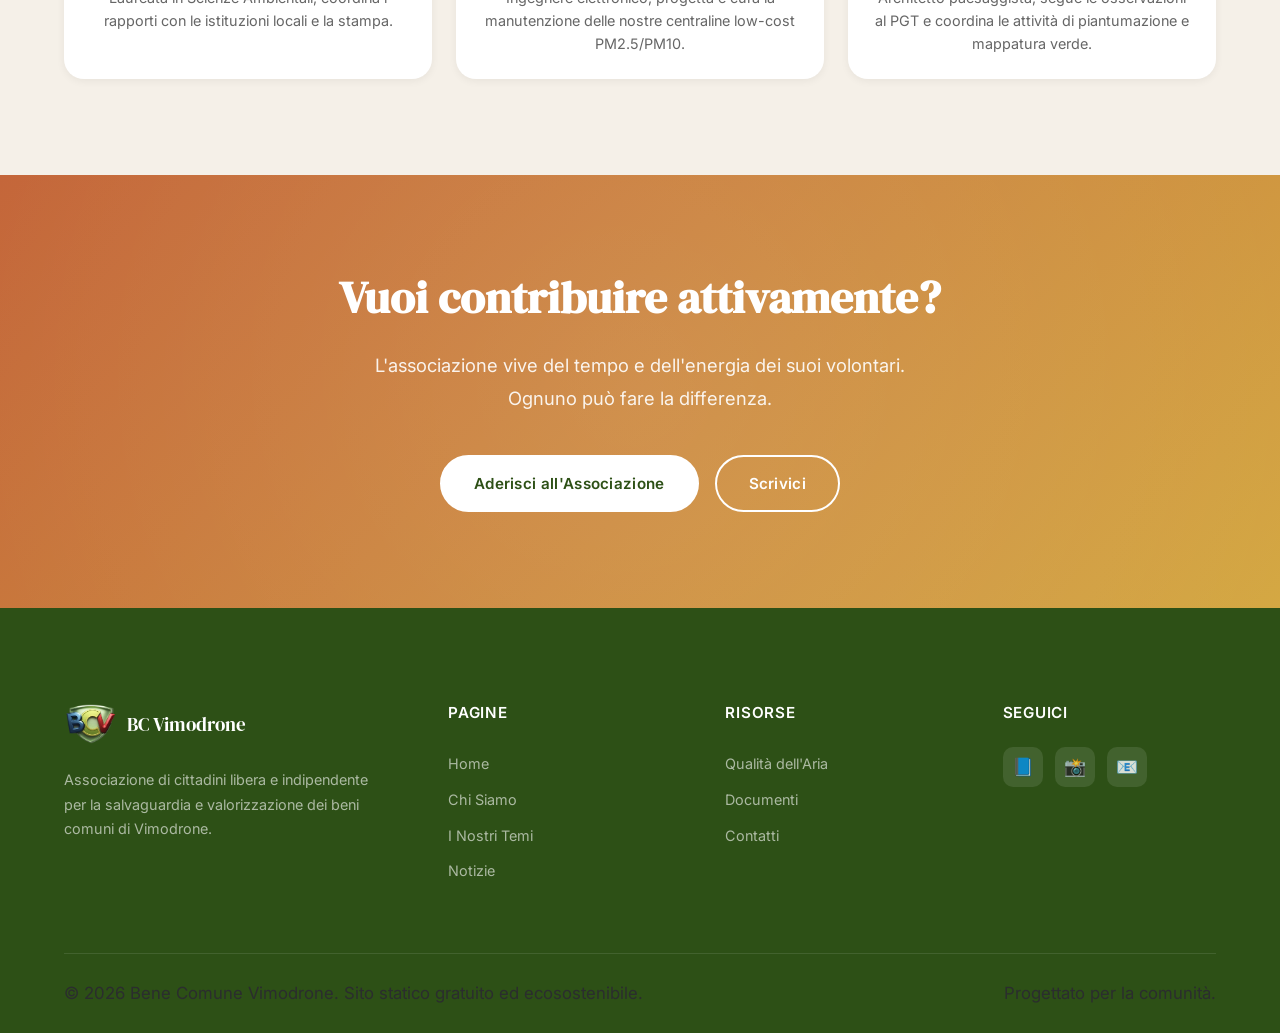
==== commit 068dded2: "Update chi-siamo.html" ====
--- a/chi-siamo.html
+++ b/chi-siamo.html
@@ -62,7 +62,7 @@
 
         <h1>Chi Siamo</h1>
 
-        <p>La nostra storia, i valori che ci guidano e le persone che si impegnano ogni giorno per Vimodrone.</p>
+       /* <p>La nostra storia, i valori che ci guidano e le persone che si impegnano ogni giorno per Vimodrone.</p> */
 
     </div>
 </header>
--- a/style.css
+++ b/style.css
@@ -1099,18 +1099,17 @@
 }
 
 .page-header h1 {
-  color: var(--bianco);
+  color: #000000;
   margin-bottom: var(--space-sm);
 }
 
 .page-header p {
-  color: rgba(255,255,255,0.8);
-  font-size: 1.1rem;
+  color: #000000;
+  font-size: 1.6rem;
   max-width: 600px;
   margin: 0 auto;
-}
-
-/* Breadcrumb */
+  opacity: 0.85;
+}
 .breadcrumb {
   display: flex;
   align-items: center;
@@ -1118,22 +1117,23 @@
   justify-content: center;
   margin-bottom: var(--space-md);
   font-size: 0.85rem;
-  color: rgba(255,255,255,0.6);
+  color: #000000;
+  opacity: 0.7;
 }
 
 .breadcrumb a {
-  color: rgba(255,255,255,0.6);
+  color: #000000;
   transition: color var(--transition-fast);
 }
 
 .breadcrumb a:hover {
-  color: var(--bianco);
+  color: var(--terracotta);
 }
 
 /* Variante generica page-header con immagine di sfondo, stesso pattern di .hero */
 .page-header-image {
   background: var(--gradient-hero);
-  min-height: 60vh;
+  min-height: 80vh;
   display: flex;
   align-items: center;
 }
@@ -1146,7 +1146,7 @@
   right: 0;
   bottom: 0;
   background: var(--header-bg-image) center/cover no-repeat;
-  opacity: 0.45;
+  /* opacity: 0.45; */
 }
 
 /* Aumenta l'ampiezza verticale solo per l'header con immagine (Chi Siamo) */
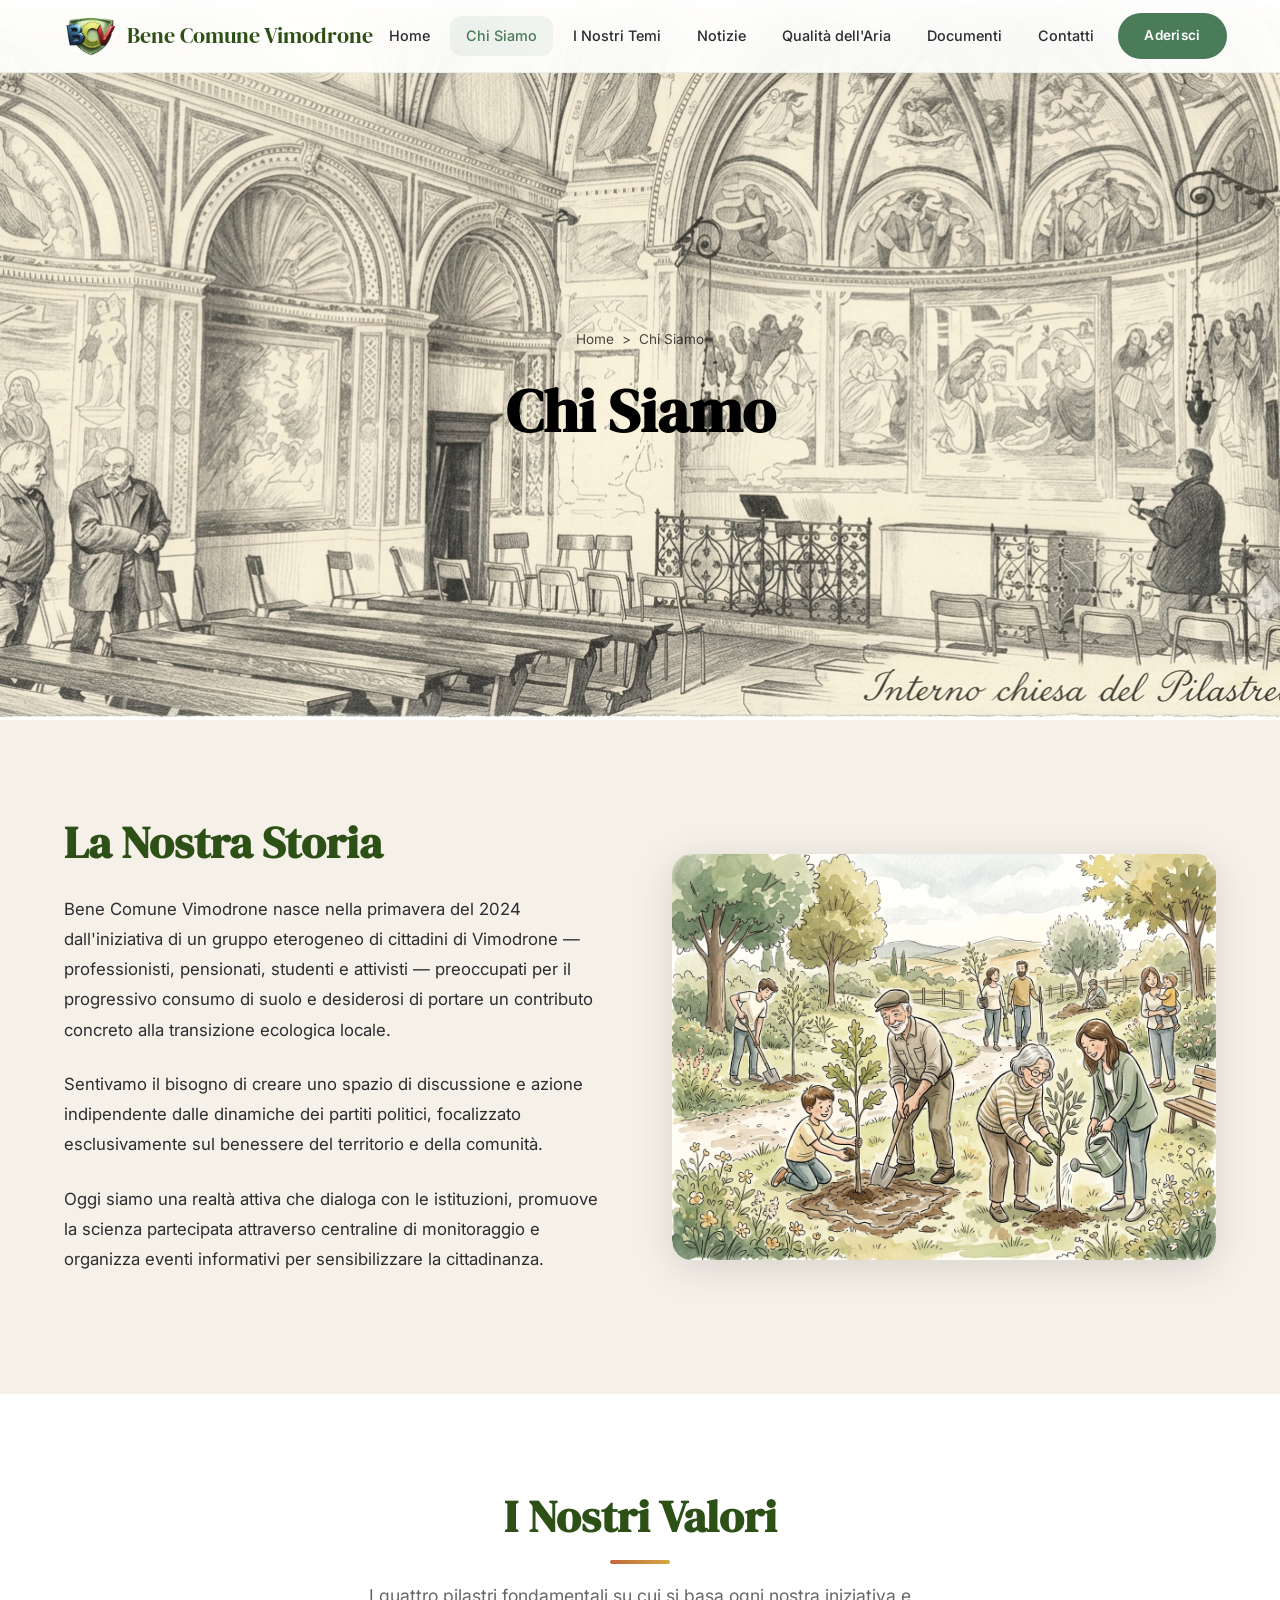
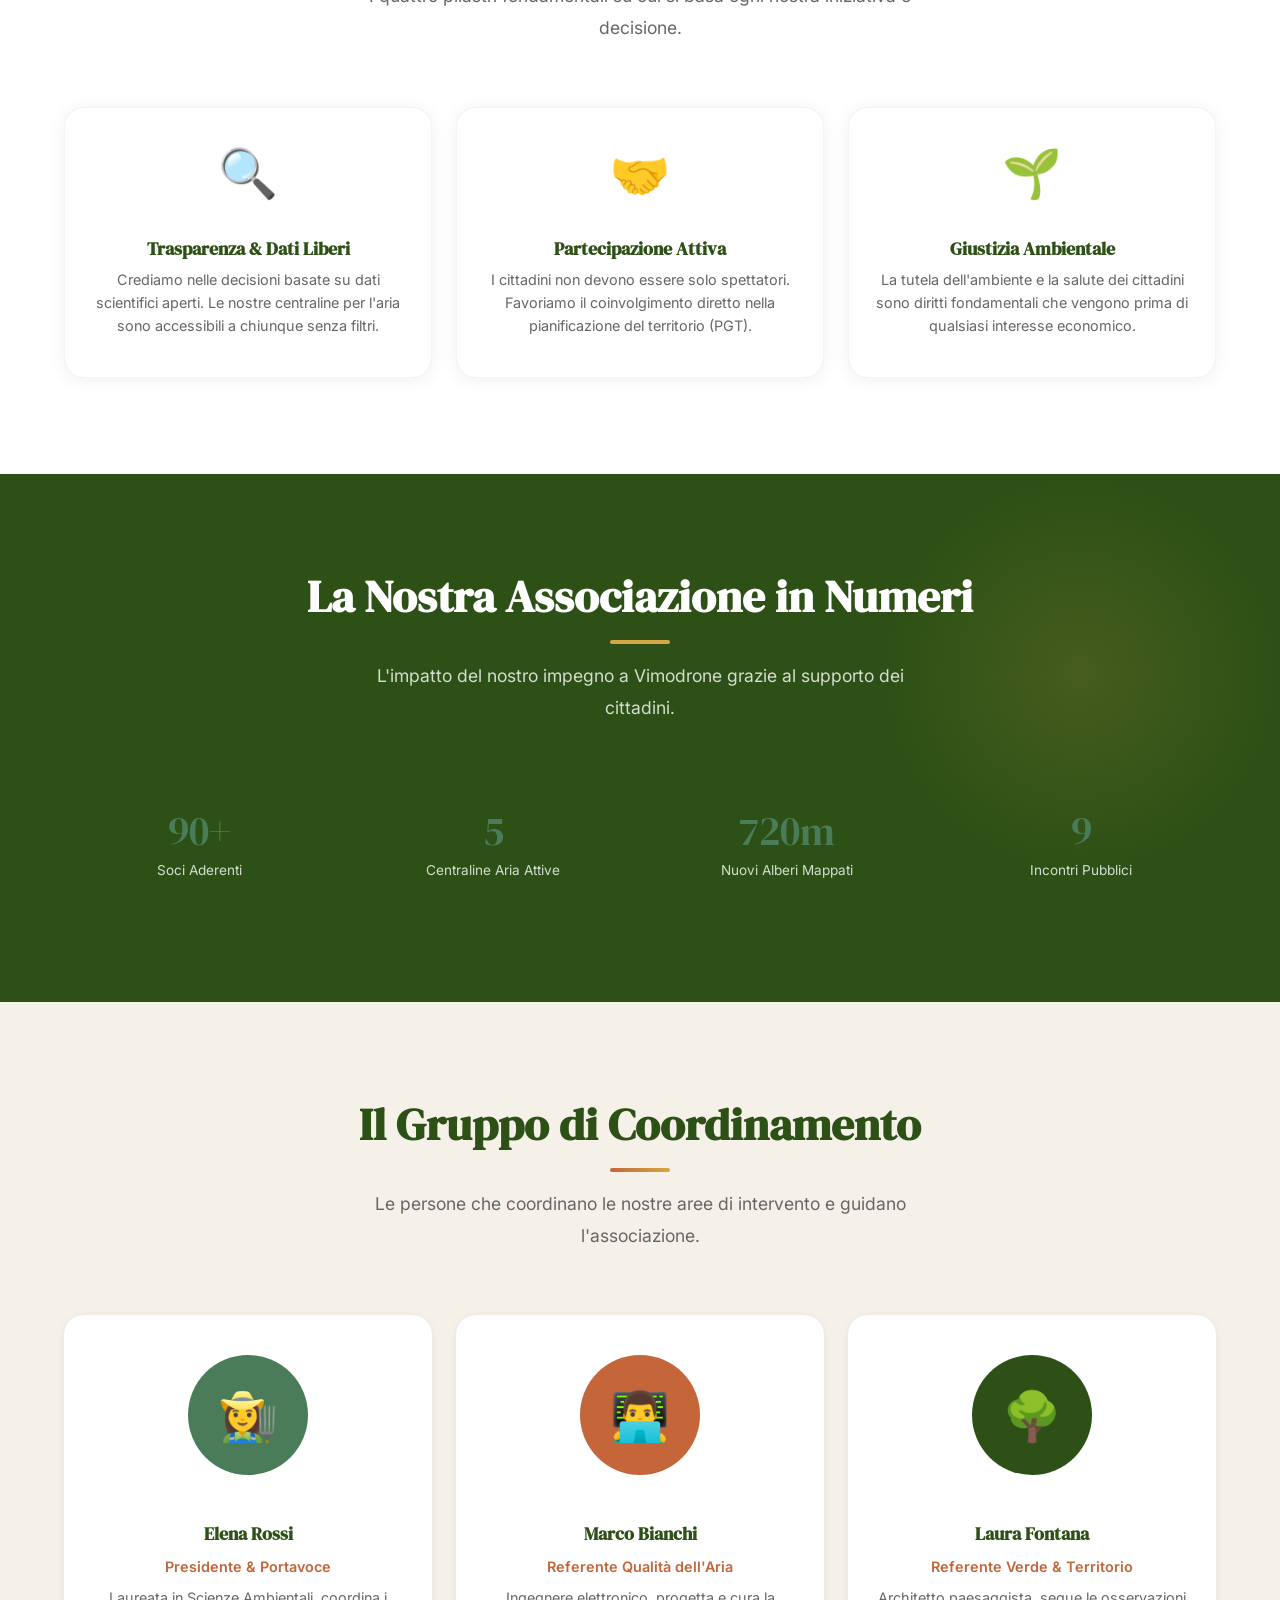
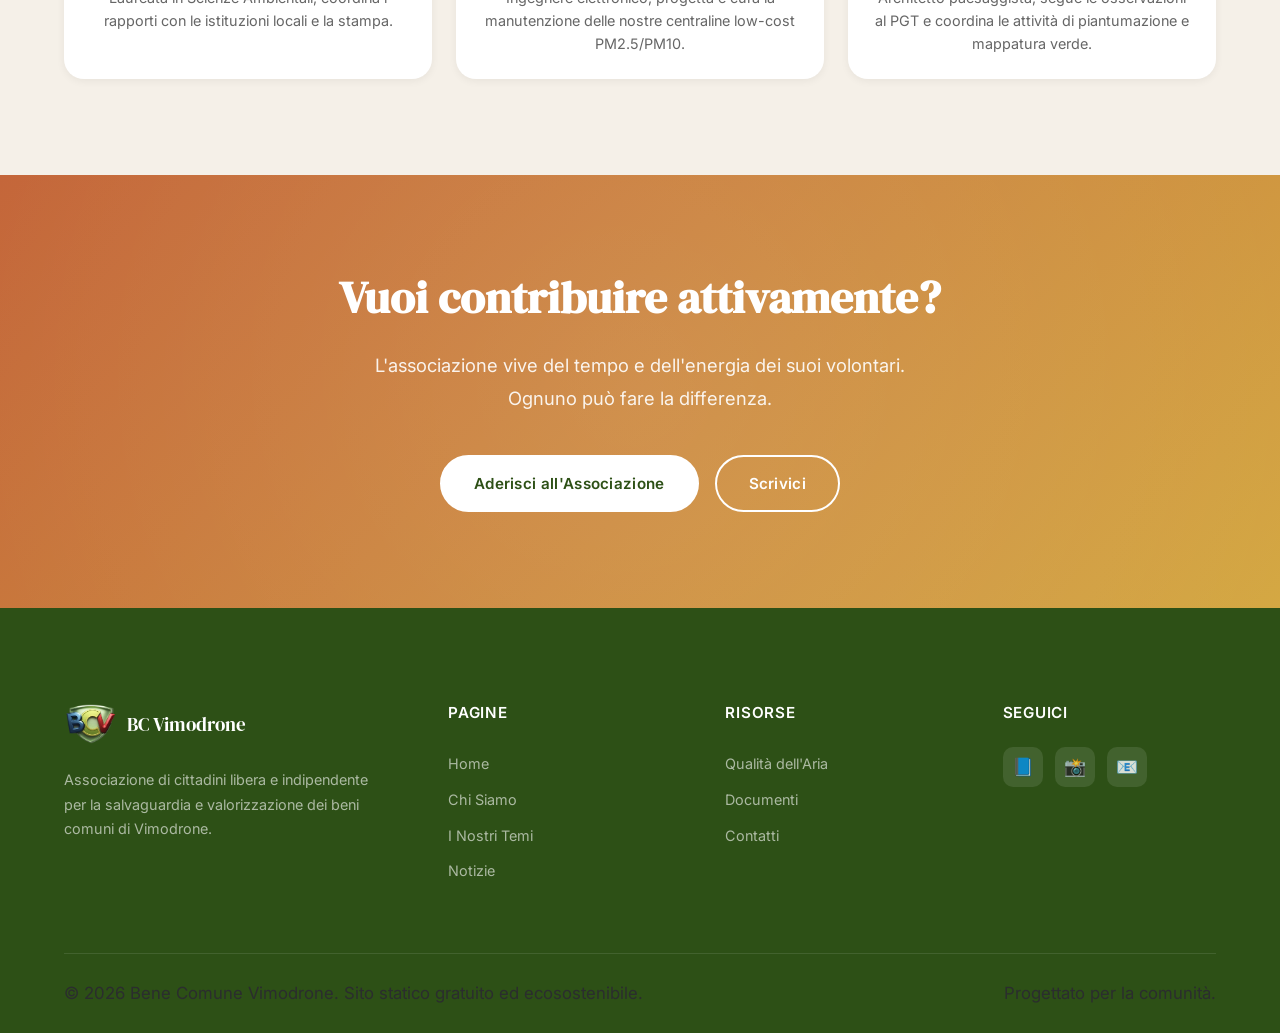
==== commit 71259adf: "Update chi-siamo.html" ====
--- a/chi-siamo.html
+++ b/chi-siamo.html
@@ -62,7 +62,7 @@
 
         <h1>Chi Siamo</h1>
 
-       /* <p>La nostra storia, i valori che ci guidano e le persone che si impegnano ogni giorno per Vimodrone.</p> */
+       <!-- <p>La nostra storia, i valori che ci guidano e le persone che si impegnano ogni giorno per Vimodrone.</p> -->
 
     </div>
 </header>
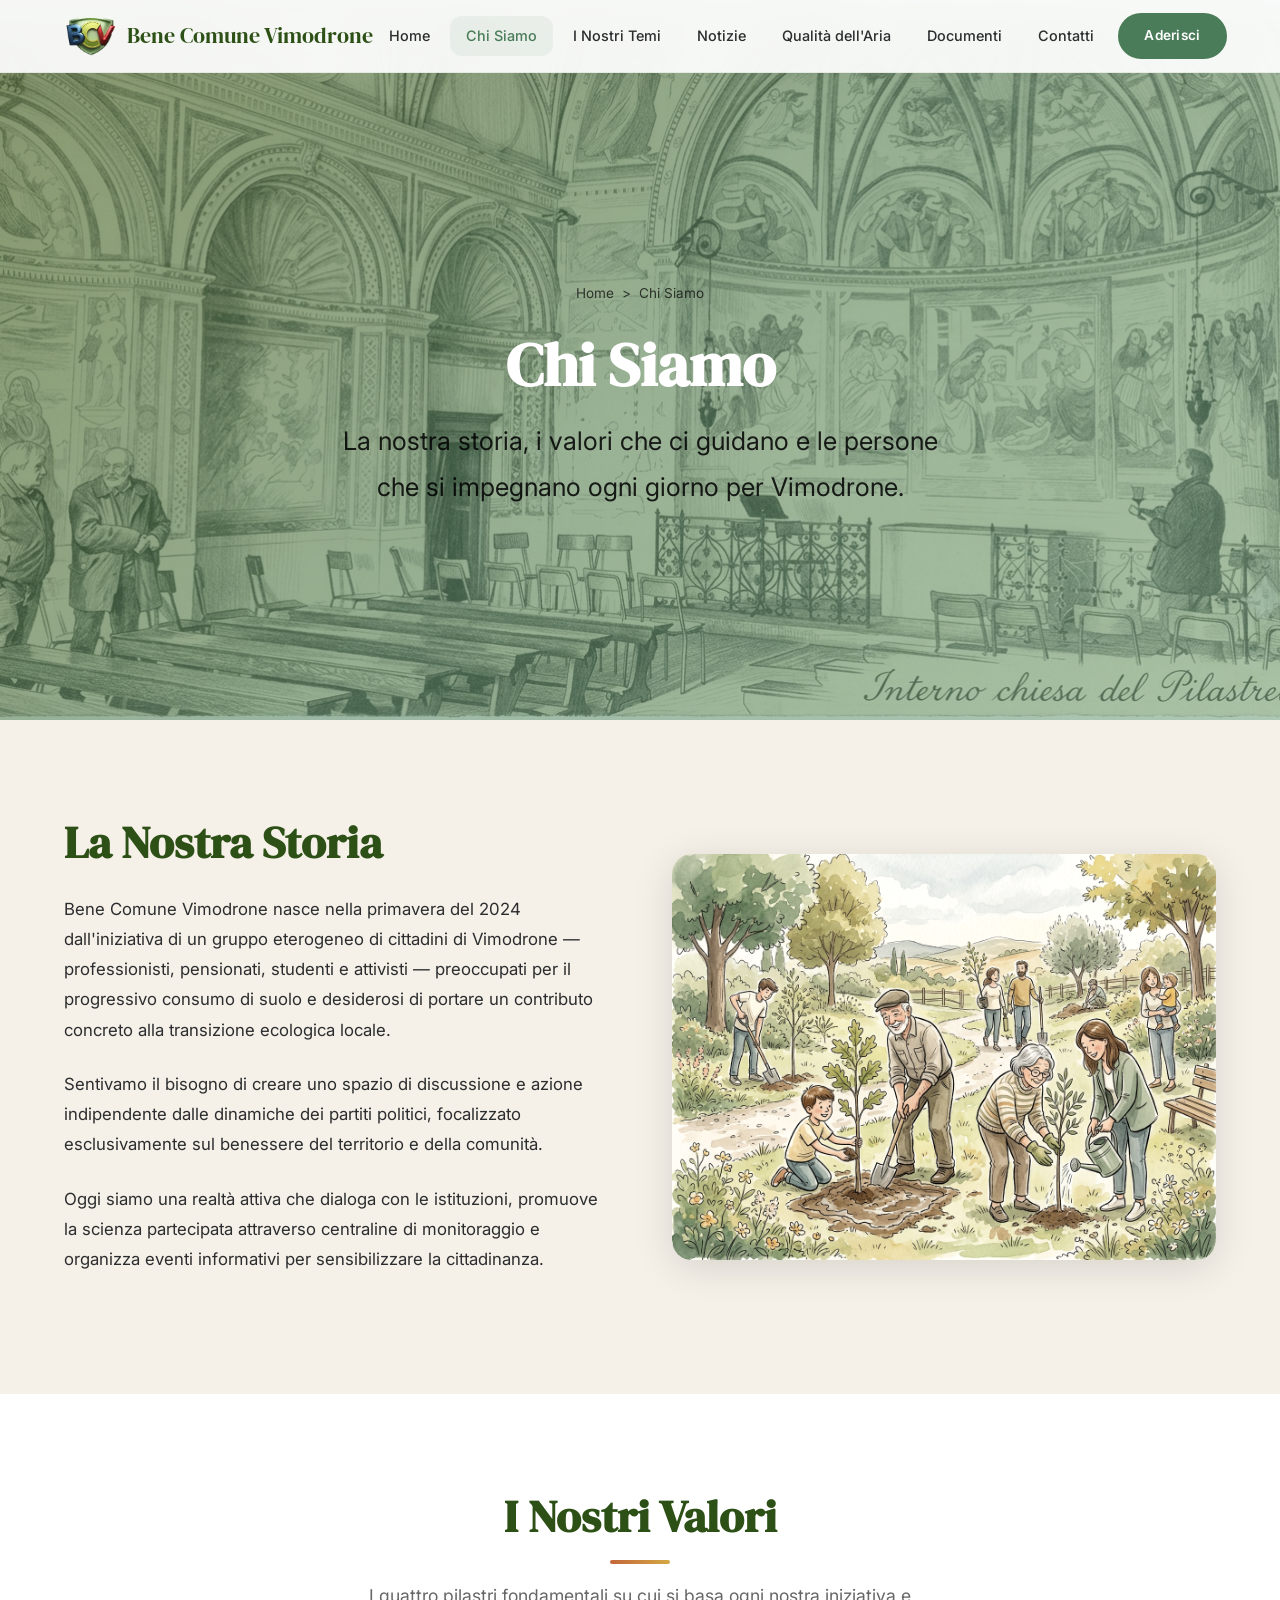
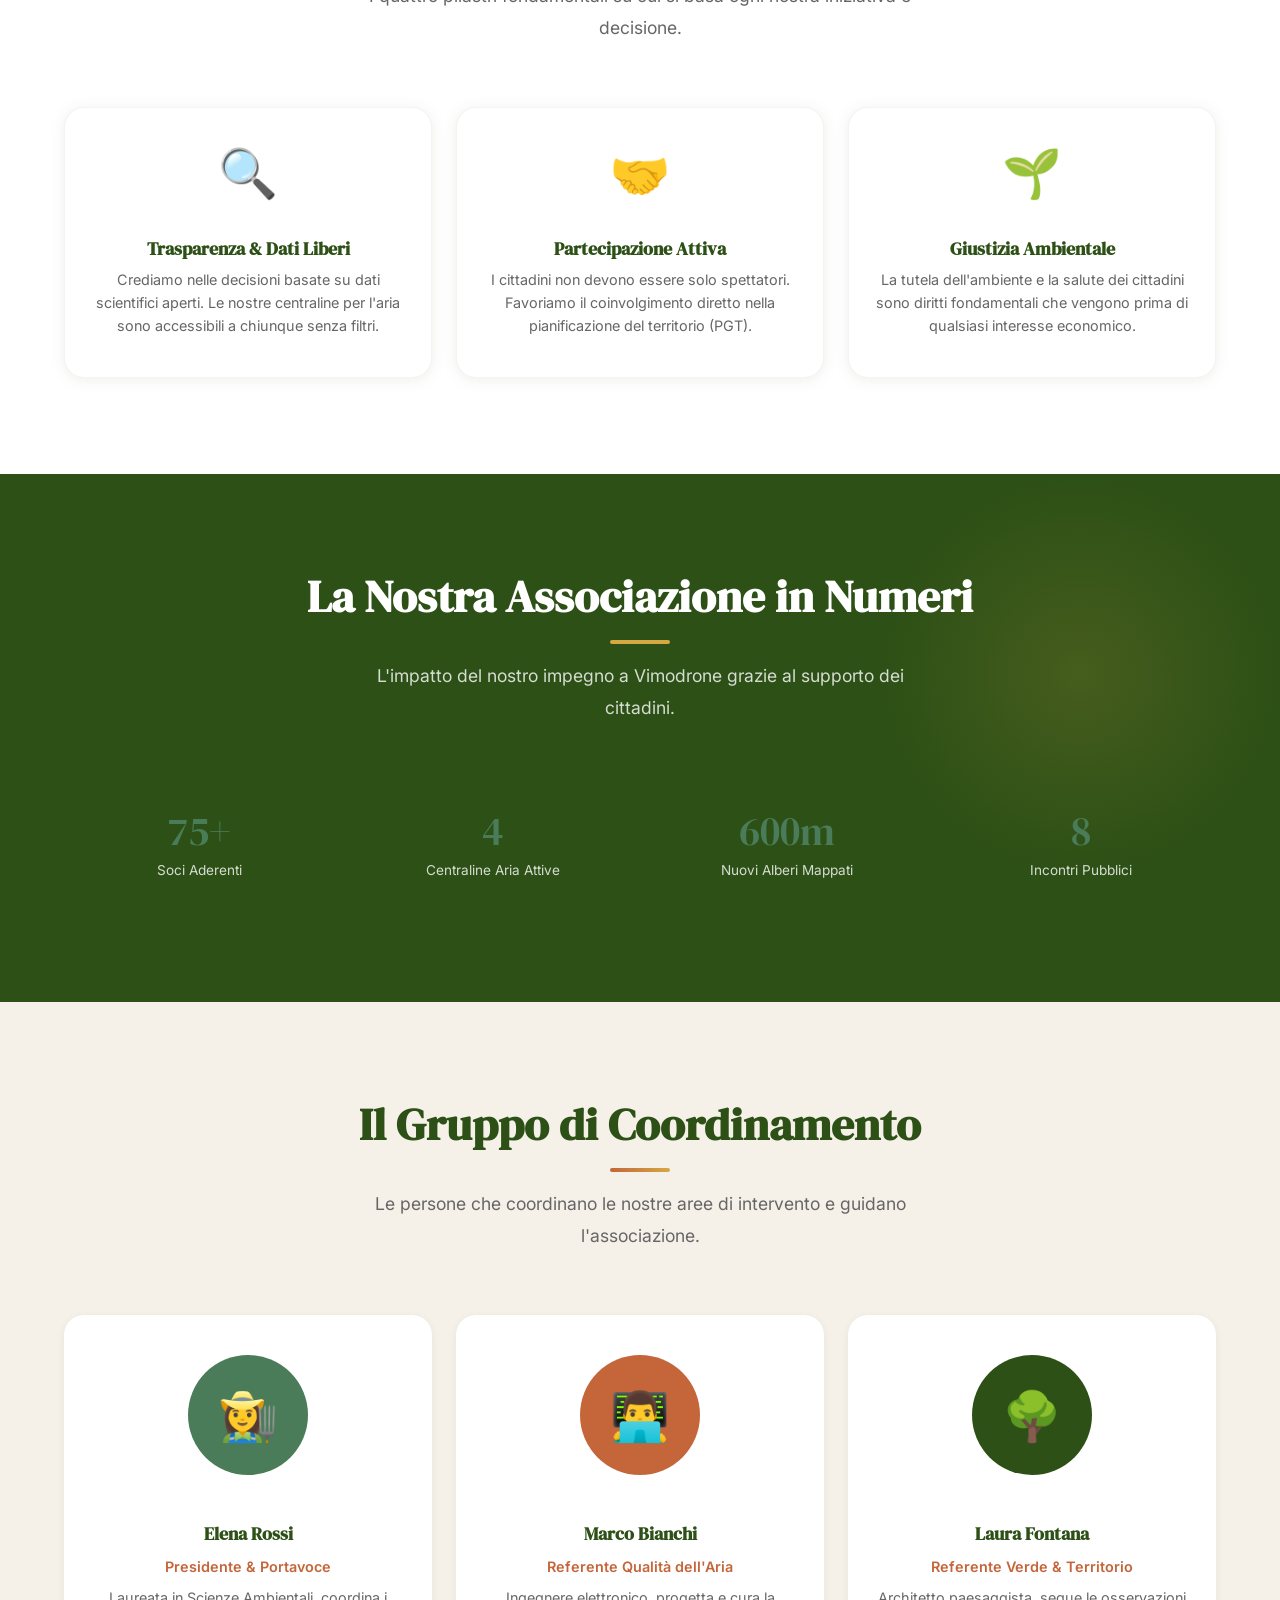
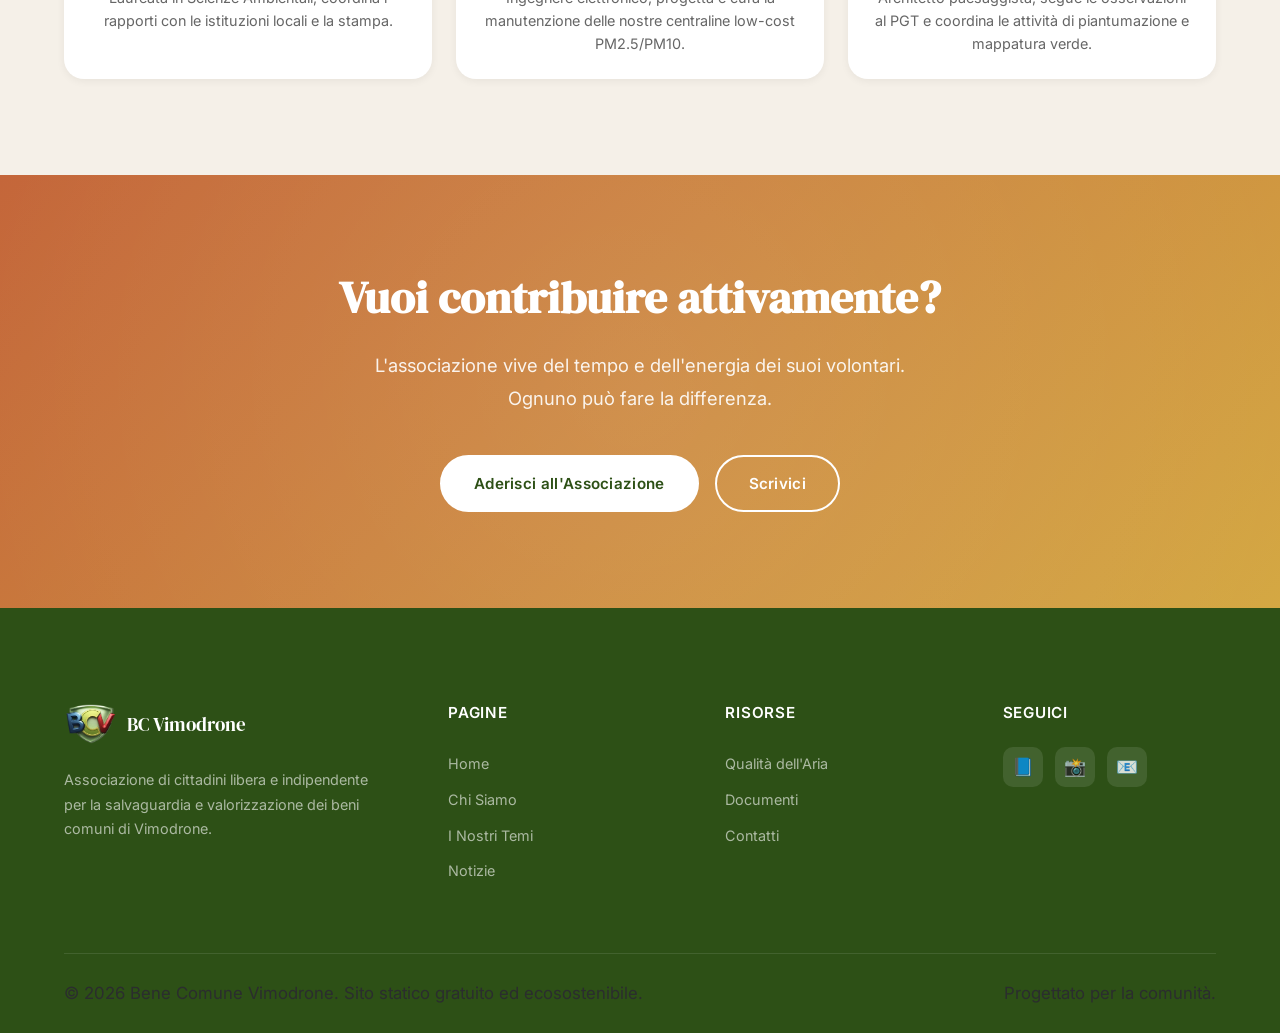
==== commit ce33d53a: "Update chi-siamo.html" ====
--- a/chi-siamo.html
+++ b/chi-siamo.html
@@ -62,7 +62,7 @@
 
         <h1>Chi Siamo</h1>
 
-       <!-- <p>La nostra storia, i valori che ci guidano e le persone che si impegnano ogni giorno per Vimodrone.</p> -->
+       <p>La nostra storia, i valori che ci guidano e le persone che si impegnano ogni giorno per Vimodrone.</p>
 
     </div>
 </header>
--- a/style.css
+++ b/style.css
@@ -1099,7 +1099,7 @@
 }
 
 .page-header h1 {
-  color: #000000;
+  color: var(--bianco);
   margin-bottom: var(--space-sm);
 }
 
@@ -1146,7 +1146,7 @@
   right: 0;
   bottom: 0;
   background: var(--header-bg-image) center/cover no-repeat;
-  /* opacity: 0.45; */
+  opacity: 0.45; 
 }
 
 /* Aumenta l'ampiezza verticale solo per l'header con immagine (Chi Siamo) */
